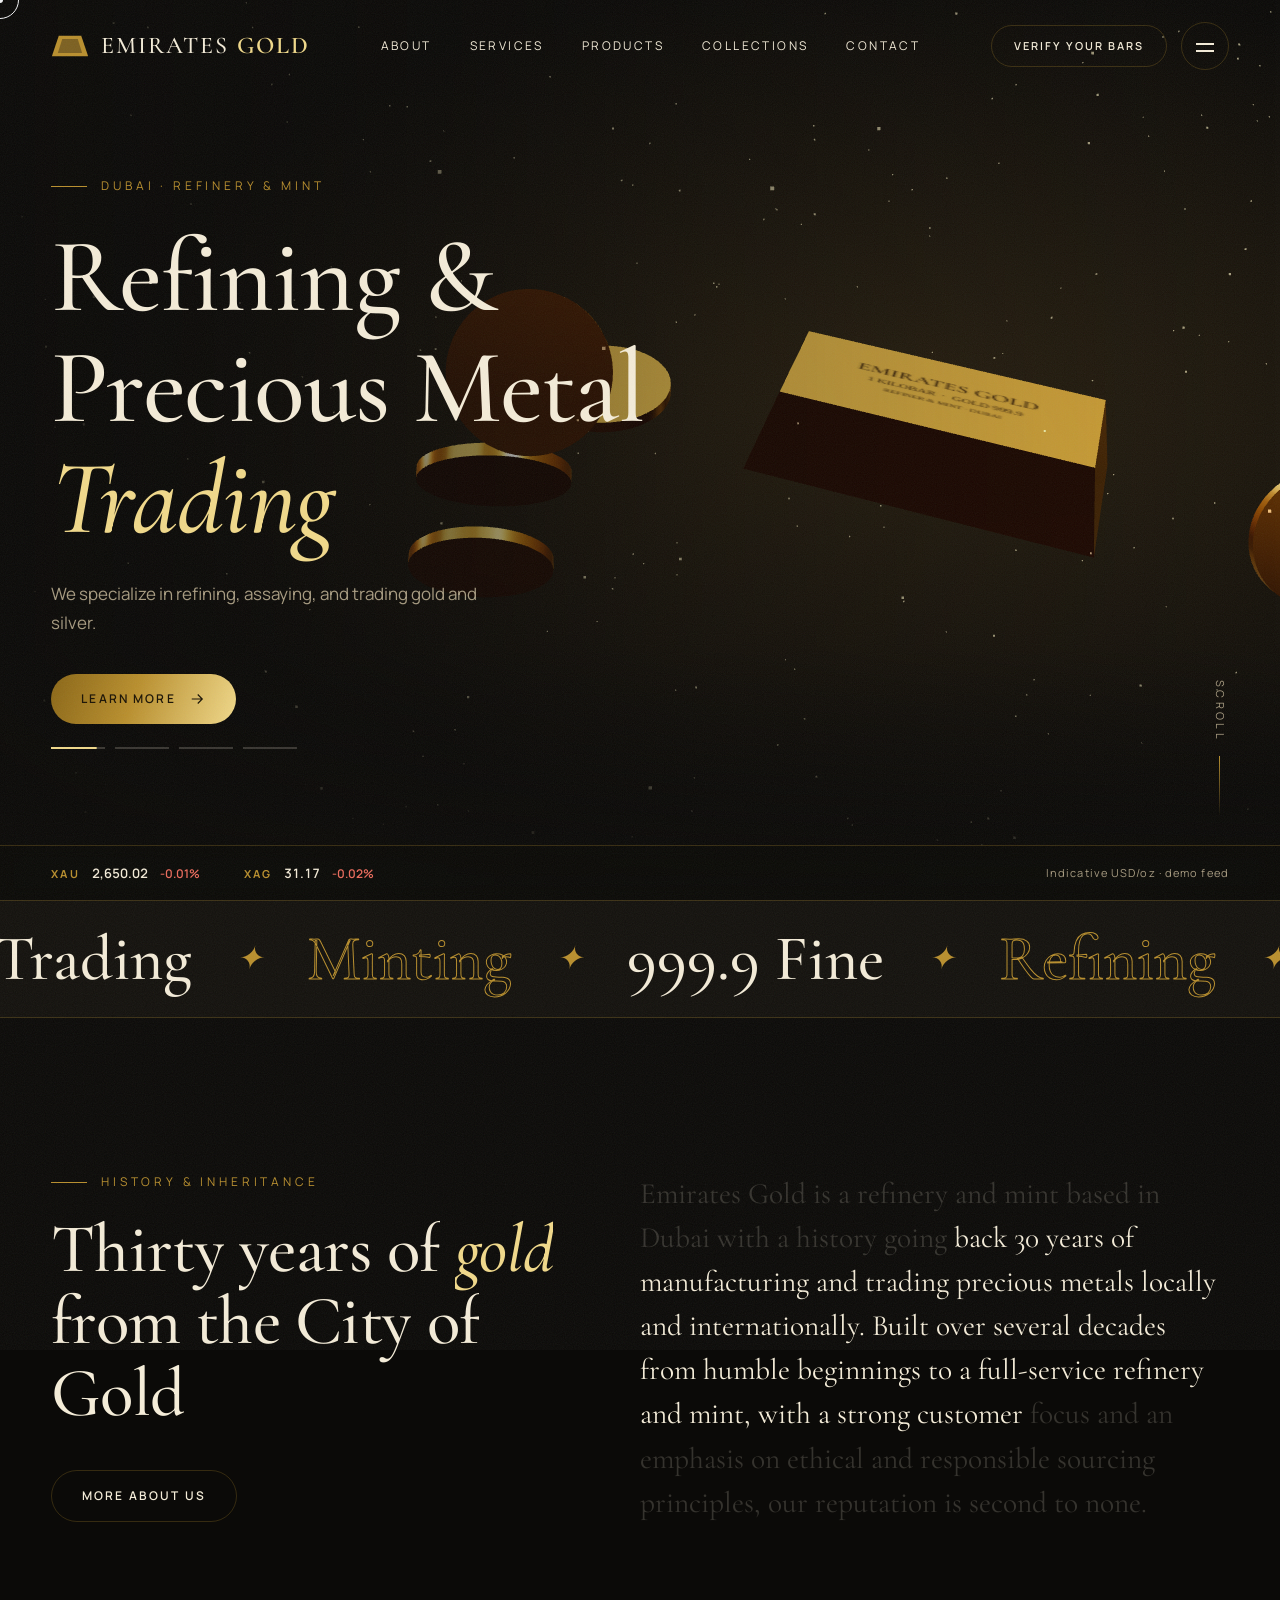
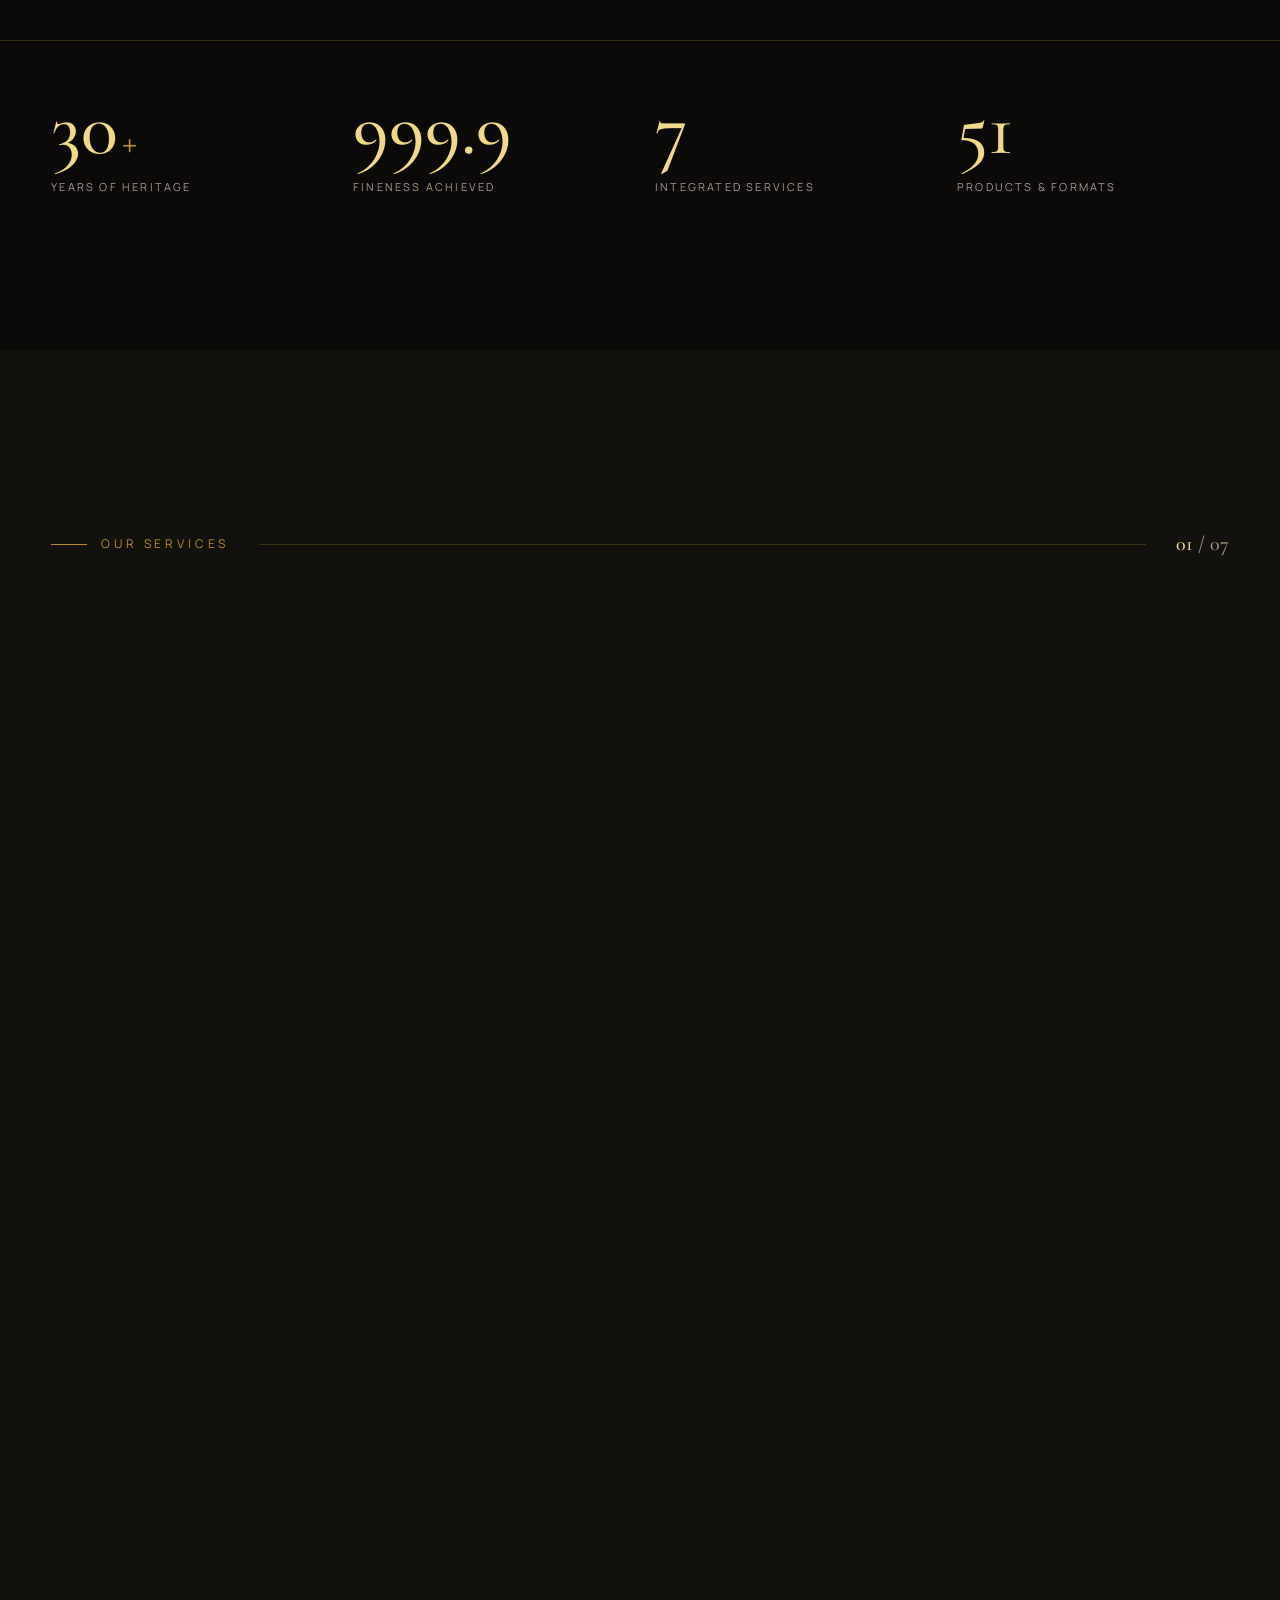
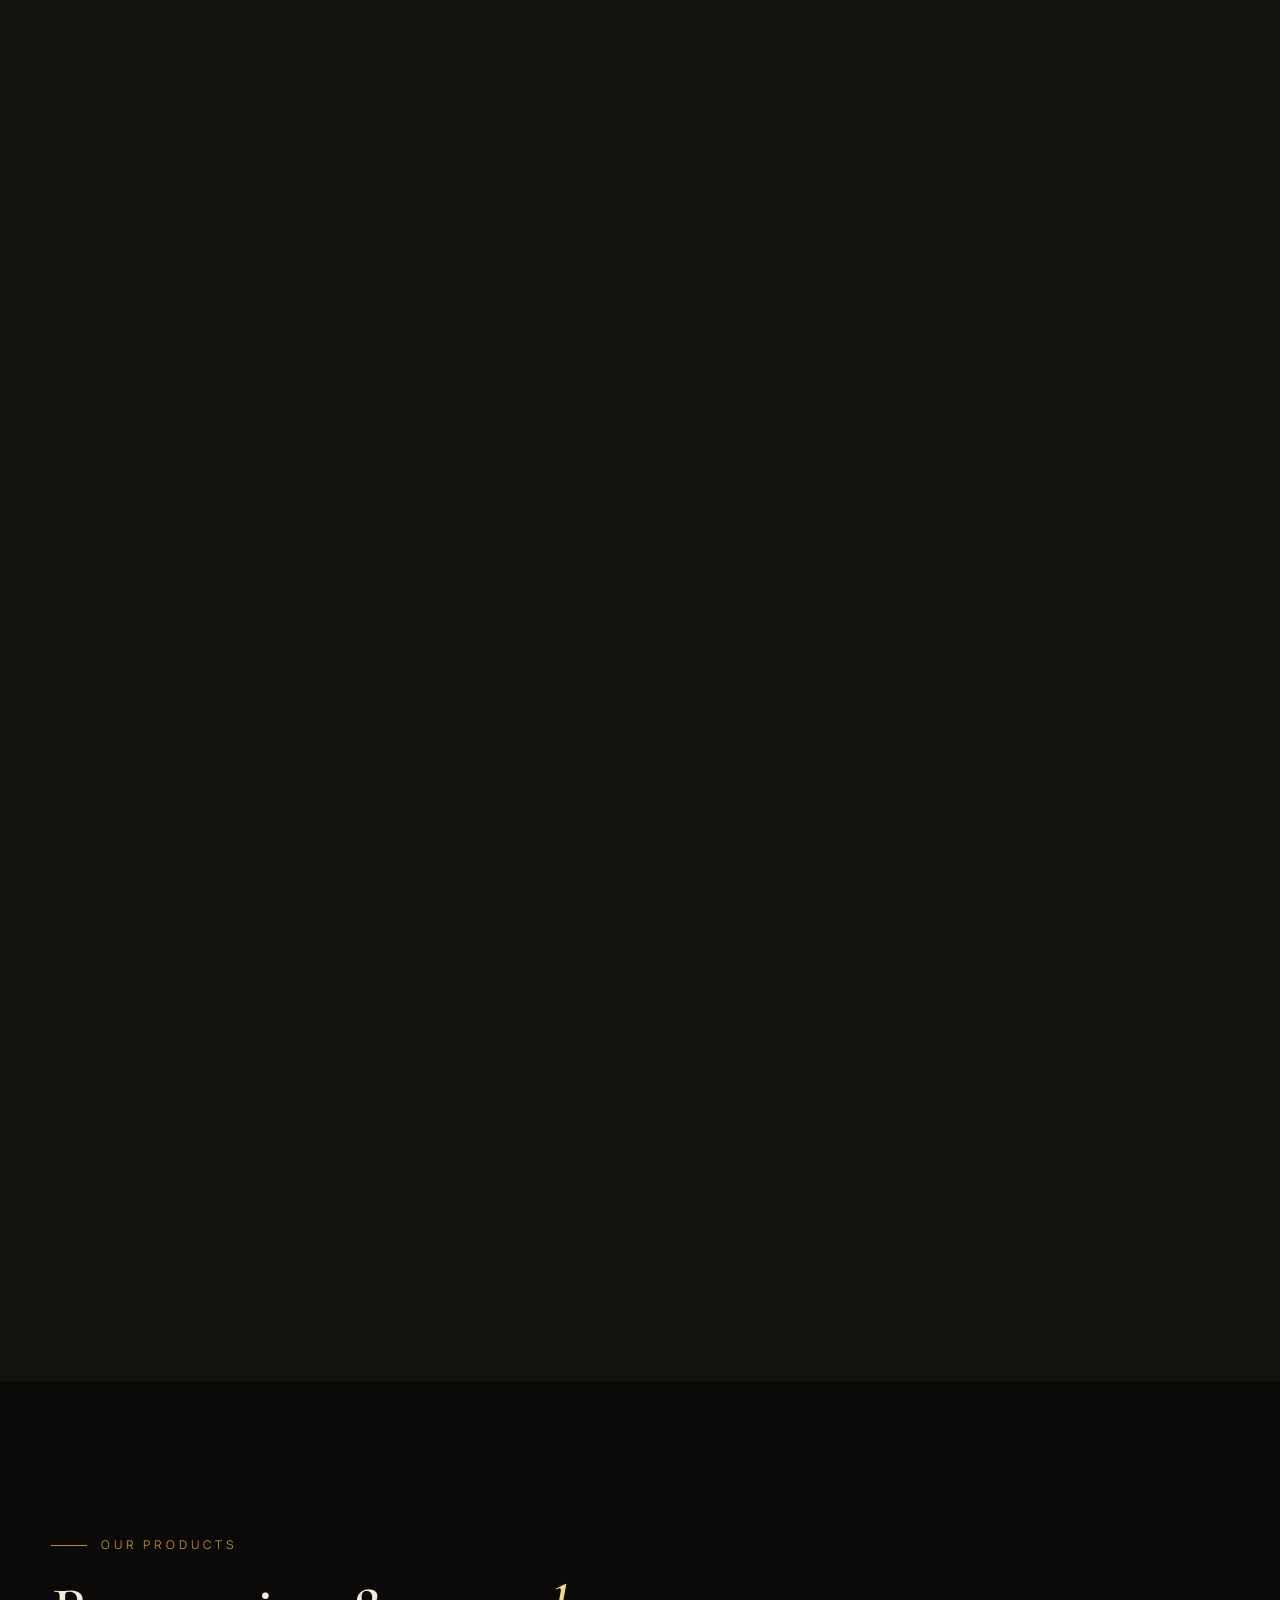
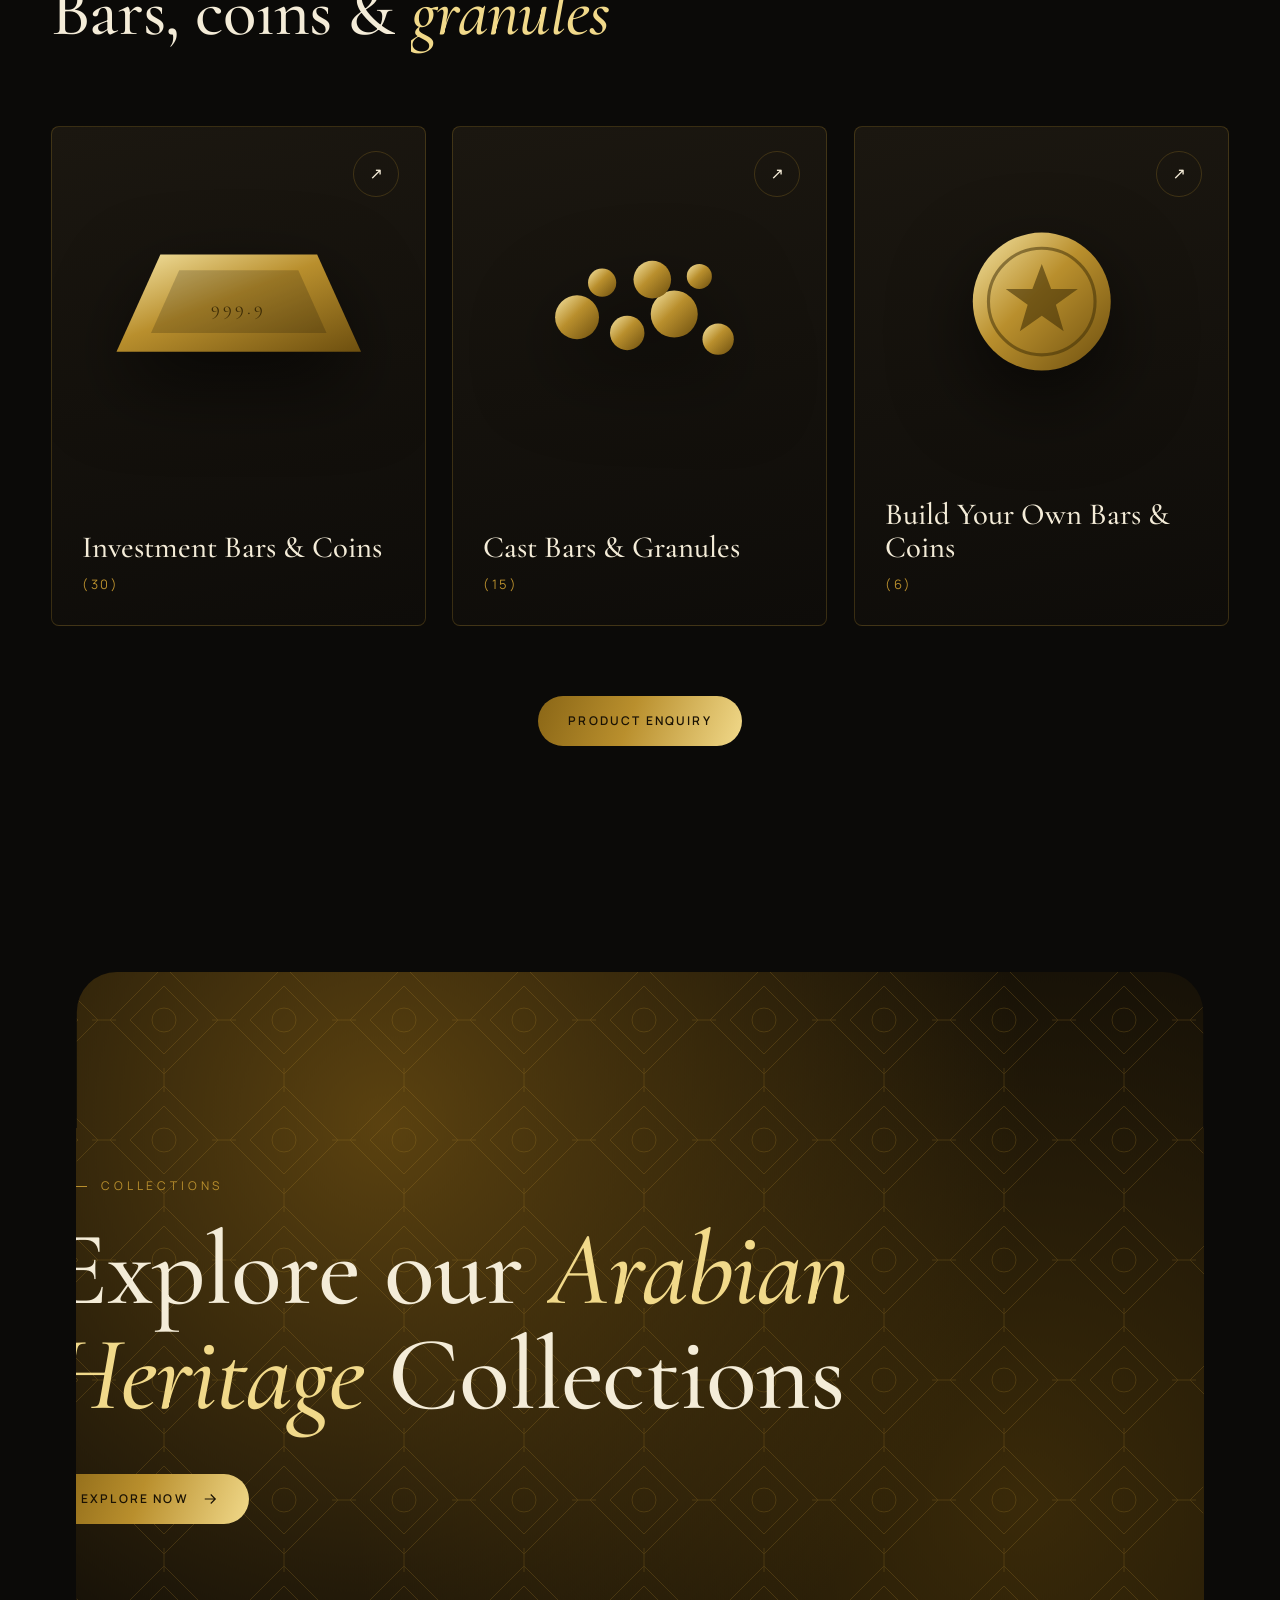
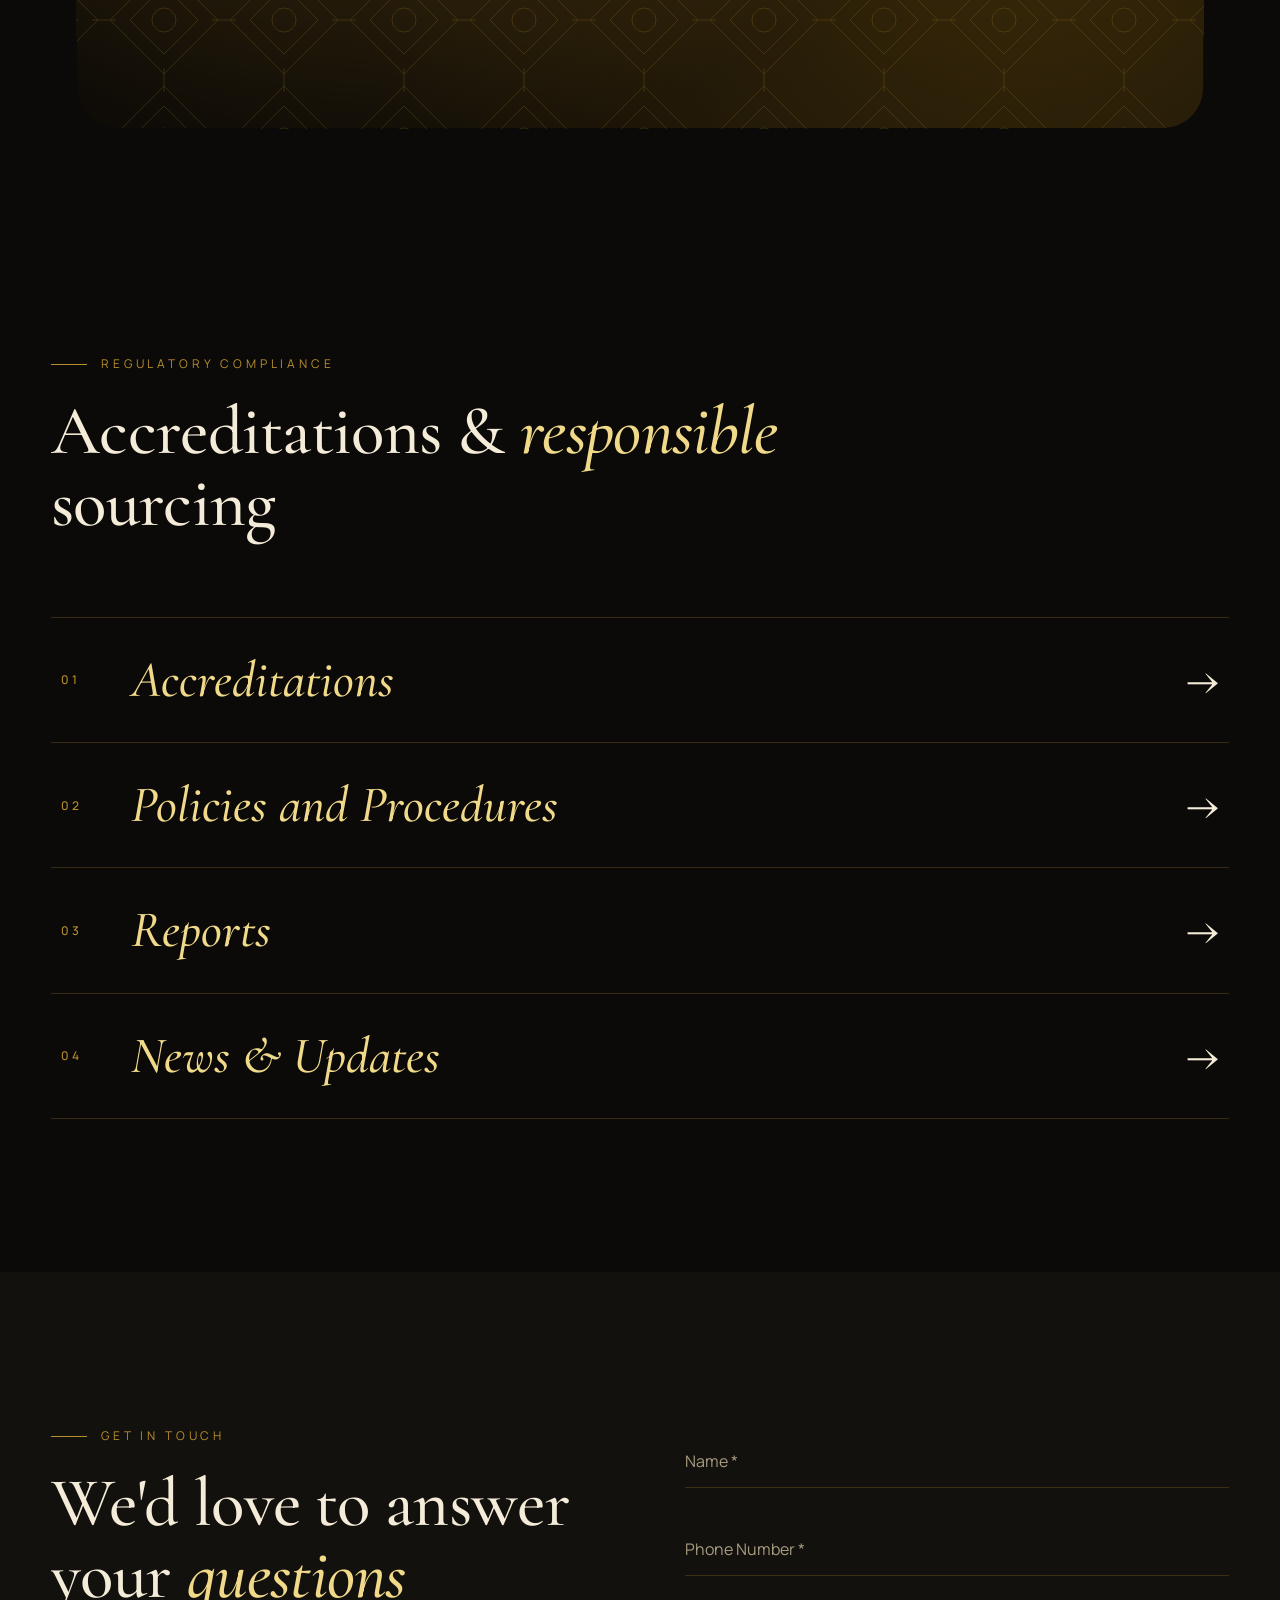
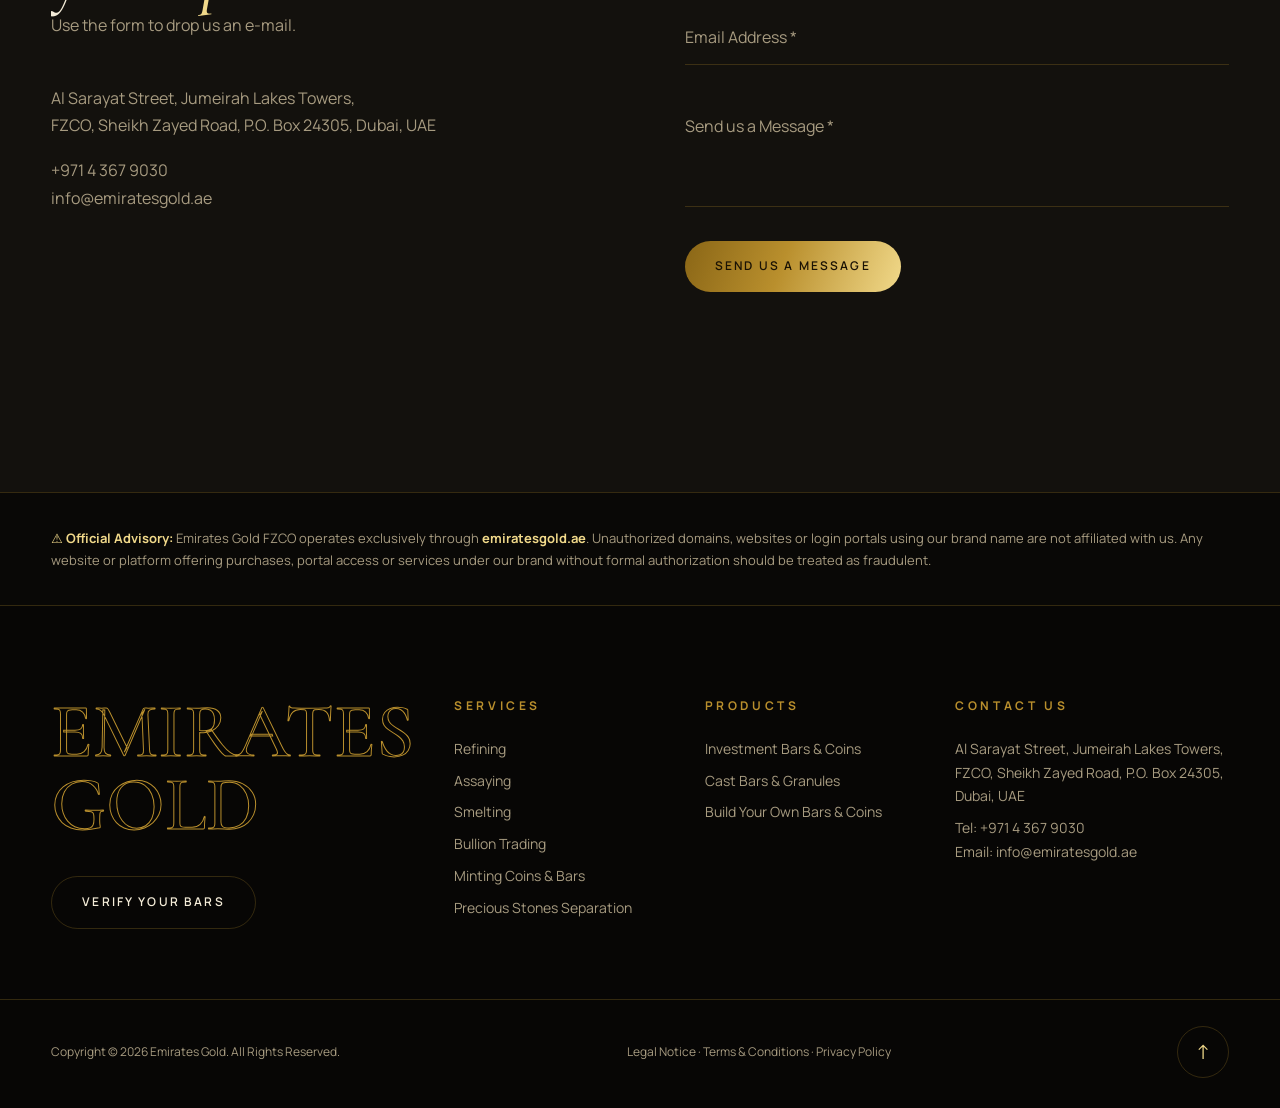
==== index.html @ f3be2594 "Recreate Emirates Gold website with WebGL hero and scroll animations Co-Authored-By: Claude Sonnet 5" ====
<!doctype html>
<html lang="en">
<head>
<meta charset="utf-8">
<meta name="viewport" content="width=device-width,initial-scale=1">
<title>Emirates Gold | Refinery &amp; Mint, Dubai</title>
<meta name="description" content="Emirates Gold is a Dubai refinery and mint specialising in refining, assaying, smelting and trading of gold and silver.">
<meta name="theme-color" content="#0b0a08">
<link rel="icon" href="data:image/svg+xml,%3Csvg xmlns='http://www.w3.org/2000/svg' viewBox='0 0 32 32'%3E%3Crect width='32' height='32' rx='6' fill='%230b0a08'/%3E%3Cpath d='M6 21l3-9h14l3 9z' fill='%23B98F2D'/%3E%3C/svg%3E">
<link rel="preconnect" href="https://fonts.googleapis.com">
<link rel="preconnect" href="https://fonts.gstatic.com" crossorigin>
<link href="https://fonts.googleapis.com/css2?family=Cormorant+Garamond:ital,wght@0,400;0,500;0,600;1,400;1,500&family=Manrope:wght@300;400;500;600;700&display=swap" rel="stylesheet">
<link rel="stylesheet" href="css/style.css">
<script type="importmap">{"imports":{"three":"./vendor/three.module.min.js"}}</script>
</head>
<body class="is-loading">

<!-- PRELOADER -->
<div class="preloader" id="preloader" aria-hidden="true">
  <div class="pl-panel pl-top"></div><div class="pl-panel pl-bot"></div>
  <div class="pl-center">
    <svg class="pl-bar" viewBox="0 0 220 90" width="220" height="90">
      <defs>
        <linearGradient id="plg" x1="0" x2="1"><stop offset="0" stop-color="#7a5a14"/><stop offset=".5" stop-color="#f1d98a"/><stop offset="1" stop-color="#B98F2D"/></linearGradient>
        <clipPath id="plc"><rect id="plfill" x="0" y="0" width="0" height="90"/></clipPath>
      </defs>
      <path d="M40 10h140l30 70H10z" fill="none" stroke="#B98F2D" stroke-opacity=".5" stroke-width="2"/>
      <path d="M40 10h140l30 70H10z" fill="url(#plg)" clip-path="url(#plc)"/>
    </svg>
    <div class="pl-count"><span id="plnum">0</span><small>%</small></div>
    <div class="pl-word">EMIRATES GOLD</div>
  </div>
</div>

<div class="cursor" id="cursor"><span class="c-dot"></span><span class="c-ring"><i></i></span></div>
<div class="progress"><span id="progress"></span></div>
<div class="grain" aria-hidden="true"></div>

<!-- HEADER -->
<header class="header" id="header">
  <a href="#top" class="logo" data-cursor="link" aria-label="Emirates Gold">
    <svg viewBox="0 0 44 34" width="38" height="30"><path d="M9 5h26l8 24H1z" fill="#B98F2D"/><path d="M13 9h18l5 16H8z" fill="#0b0a08" opacity=".35"/></svg>
    <span>Emirates<b>Gold</b></span>
  </a>
  <nav class="nav-inline" aria-label="Primary">
    <a href="#about" data-cursor="link">About</a>
    <a href="#services" data-cursor="link">Services</a>
    <a href="#products" data-cursor="link">Products</a>
    <a href="#collections" data-cursor="link">Collections</a>
    <a href="#contact" data-cursor="link">Contact</a>
  </nav>
  <div class="head-actions">
    <button class="btn btn-ghost magnetic" data-open="verify" data-cursor="link"><span>Verify Your Bars</span></button>
    <button class="burger magnetic" id="burger" aria-label="Menu" aria-expanded="false"><i></i><i></i></button>
  </div>
</header>

<!-- FULLSCREEN MENU -->
<div class="menu" id="menu" aria-hidden="true">
  <div class="menu-inner">
    <ul class="menu-main">
      <li><a href="#about"><span>01</span><em>About</em></a></li>
      <li><a href="#services"><span>02</span><em>Services</em></a></li>
      <li><a href="#products"><span>03</span><em>Products</em></a></li>
      <li><a href="#collections"><span>04</span><em>Collections</em></a></li>
      <li><a href="#compliance"><span>05</span><em>Compliance</em></a></li>
      <li><a href="#contact"><span>06</span><em>Contact</em></a></li>
    </ul>
    <div class="menu-side">
      <h4>Services</h4>
      <p>Refining · Assaying · Smelting · Bullion Trading · Minting Coins &amp; Bars · Precious Stones Separation · Corporate Gifting</p>
      <h4>Dubai, UAE</h4>
      <p>Al Sarayat Street, Jumeirah Lakes Towers<br>Sheikh Zayed Road, P.O. Box 24305</p>
      <p><a href="tel:+97143679030">+971 4 367 9030</a><br><a href="mailto:info@emiratesgold.ae">info@emiratesgold.ae</a></p>
    </div>
  </div>
</div>

<main id="top">

<!-- HERO -->
<section class="hero" id="hero">
  <canvas id="gl" aria-hidden="true"></canvas>
  <div class="hero-vignette"></div>
  <div class="hero-slides">
    <article class="slide is-active" data-pose="0">
      <p class="eyebrow">Dubai · Refinery &amp; Mint</p>
      <h1 class="h-xl"><span class="ln"><span>Refining &amp;</span></span><span class="ln"><span>Precious Metal</span></span><span class="ln"><span><i>Trading</i></span></span></h1>
      <p class="lead">We specialize in refining, assaying, and trading gold and silver.</p>
      <a href="#services" class="btn btn-gold magnetic" data-cursor="link"><span>Learn More</span><svg viewBox="0 0 24 24"><path d="M5 12h14m-6-6 6 6-6 6"/></svg></a>
    </article>
    <article class="slide" data-pose="1">
      <p class="eyebrow">Responsibly sourced</p>
      <h2 class="h-xl"><span class="ln"><span>Smelting</span></span><span class="ln"><span>&amp; <i>Assaying</i></span></span></h2>
      <p class="lead">We source and produce our bars and coins responsibly and ethically.</p>
      <a href="#services" class="btn btn-gold magnetic" data-cursor="link"><span>Learn More</span><svg viewBox="0 0 24 24"><path d="M5 12h14m-6-6 6 6-6 6"/></svg></a>
    </article>
    <article class="slide" data-pose="2">
      <p class="eyebrow">Protect your future</p>
      <h2 class="h-xl"><span class="ln"><span>Investment</span></span><span class="ln"><span>Bars &amp; <i>Coins</i></span></span></h2>
      <p class="lead">Celebrate the present and protect your future by investing in precious metals.</p>
      <a href="#products" class="btn btn-gold magnetic" data-cursor="link"><span>Work with us</span><svg viewBox="0 0 24 24"><path d="M5 12h14m-6-6 6 6-6 6"/></svg></a>
    </article>
    <article class="slide" data-pose="3">
      <p class="eyebrow">Die making &amp; minting</p>
      <h2 class="h-xl"><span class="ln"><span>Minting your</span></span><span class="ln"><span>own <i>bars &amp; coins</i></span></span></h2>
      <p class="lead">Custom designs struck with state-of-the-art machinery.</p>
      <a href="#services" class="btn btn-gold magnetic" data-cursor="link"><span>Learn More</span><svg viewBox="0 0 24 24"><path d="M5 12h14m-6-6 6 6-6 6"/></svg></a>
    </article>
  </div>
  <div class="hero-ui">
    <div class="dots" id="dots"><button class="is-active" aria-label="Slide 1"><i></i></button><button aria-label="Slide 2"><i></i></button><button aria-label="Slide 3"><i></i></button><button aria-label="Slide 4"><i></i></button></div>
    <div class="scroll-cue"><span>Scroll</span><i></i></div>
  </div>
  <div class="ticker" aria-label="Indicative metal prices">
    <div class="tk"><b>XAU</b><span id="pAu">2,650.40</span><em id="cAu">+0.00%</em></div>
    <div class="tk"><b>XAG</b><span id="pAg">31.18</span><em id="cAg">+0.00%</em></div>
    <div class="tk note">Indicative USD/oz · demo feed</div>
  </div>
</section>

<!-- MARQUEE -->
<div class="marquee" aria-hidden="true">
  <div class="marquee-track">
    <span>Refining</span><i>✦</i><span>Assaying</span><i>✦</i><span>Smelting</span><i>✦</i><span>Bullion Trading</span><i>✦</i><span>Minting</span><i>✦</i><span>999.9 Fine</span><i>✦</i>
    <span>Refining</span><i>✦</i><span>Assaying</span><i>✦</i><span>Smelting</span><i>✦</i><span>Bullion Trading</span><i>✦</i><span>Minting</span><i>✦</i><span>999.9 Fine</span><i>✦</i>
  </div>
</div>

<!-- ABOUT -->
<section class="about section" id="about">
  <div class="wrap about-grid">
    <div class="about-left">
      <p class="eyebrow reveal">History &amp; Inheritance</p>
      <h2 class="h-lg" data-split>Thirty years of <em>gold</em> from the City of Gold</h2>
      <a href="#contact" class="btn btn-ghost magnetic reveal" data-cursor="link"><span>More about us</span></a>
    </div>
    <div class="about-right">
      <p class="fill-text" id="fillText">Emirates Gold is a refinery and mint based in Dubai with a history going back 30 years of manufacturing and trading precious metals locally and internationally. Built over several decades from humble beginnings to a full-service refinery and mint, with a strong customer focus and an emphasis on ethical and responsible sourcing principles, our reputation is second to none.</p>
    </div>
  </div>
  <div class="wrap stats">
    <div class="stat"><div class="num"><span data-count="30">0</span><small>+</small></div><p>Years of heritage</p></div>
    <div class="stat"><div class="num"><span data-count="999.9" data-dec="1">0</span></div><p>Fineness achieved</p></div>
    <div class="stat"><div class="num"><span data-count="7">0</span></div><p>Integrated services</p></div>
    <div class="stat"><div class="num"><span data-count="51">0</span></div><p>Products &amp; formats</p></div>
  </div>
</section>

<!-- SERVICES (pinned horizontal) -->
<section class="services" id="services">
  <div class="svc-pin">
    <div class="svc-head wrap">
      <p class="eyebrow">Our Services</p>
      <div class="svc-progress"><span id="svcBar"></span></div>
      <p class="svc-count"><b id="svcNow">01</b> / 07</p>
    </div>
    <div class="svc-track" id="svcTrack">
      <article class="panel intro"><h2 class="h-lg">What we <em>do</em></h2><p>From scrap to investment-grade bullion, every step is done under one roof in Dubai.</p><div class="drag">Scroll <svg viewBox="0 0 24 24"><path d="M5 12h14m-6-6 6 6-6 6"/></svg></div></article>
      <article class="panel" data-i="01"><div class="p-art" data-art="refine"></div><span class="big-n">01</span><h3>Refining</h3><p>Refining precious metals such as scrap gold and silver, scrap jewellery, or even higher grade gold doré requires a process that eliminates unwanted materials and purifies the output. This task plays a pivotal role in the production of investment grade gold and silver bars.</p><a class="link" href="#contact" data-cursor="link">Learn More</a></article>
      <article class="panel" data-i="02"><div class="p-art" data-art="assay"></div><span class="big-n">02</span><h3>Assaying</h3><p>Our laboratory handles gold assaying, metal analysis, and research &amp; development. Assaying monitors quality throughout refining, determining fineness of gold and silver, with traditional fire assay as well as spectrometry.</p><a class="link" href="#contact" data-cursor="link">Learn More</a></article>
      <article class="panel" data-i="03"><div class="p-art" data-art="smelt"></div><span class="big-n">03</span><h3>Smelting</h3><p>Our smelting department melts fine metal into bars or produces grains from scrap metal for use in our refinery. It is a critical step in almost all of our services and central to our daily operations.</p><a class="link" href="#contact" data-cursor="link">Learn More</a></article>
      <article class="panel" data-i="04"><div class="p-art" data-art="bullion"></div><span class="big-n">04</span><h3>Bullion Trading</h3><p>We produce a wide range of gold bullion bars refined up to 999.9, with purities matching market demand. All bars are inspected and weighed with precision before being packaged and dispatched.</p><a class="link" href="#contact" data-cursor="link">Learn More</a></article>
      <article class="panel" data-i="05"><div class="p-art" data-art="mint"></div><span class="big-n">05</span><h3>Minting Coins &amp; Bars</h3><p>Our Die Making &amp; Minting division is equipped with state-of-the-art machinery to produce coins, medals and customised products, with an extensive collection of decorative motifs.</p><a class="link" href="#contact" data-cursor="link">Learn More</a></article>
      <article class="panel" data-i="06"><div class="p-art" data-art="stones"></div><span class="big-n">06</span><h3>Precious Stones Separation</h3><p>We separate diamonds and precious stones from gold and silver in finished jewellery, a cost-effective way of recycling old jewellery and stock, carried out by experienced and patient chemists.</p><a class="link" href="#contact" data-cursor="link">Learn More</a></article>
      <article class="panel" data-i="07"><div class="p-art" data-art="gift"></div><span class="big-n">07</span><h3>Corporate Gifting</h3><p>Corporate gifts are an excellent way to nurture connections. A gesture of gratitude keeps your company at the top of everyone's mind and reminds clients and employees that you care.</p><a class="link" href="#contact" data-cursor="link">Learn More</a></article>
    </div>
  </div>
</section>

<!-- PRODUCTS -->
<section class="products section" id="products">
  <div class="wrap">
    <div class="sec-head">
      <p class="eyebrow reveal">Our Products</p>
      <h2 class="h-lg" data-split>Bars, coins &amp; <em>granules</em></h2>
    </div>
    <div class="cards">
      <a class="card tilt" href="#contact" data-cursor="view"><div class="card-art"><svg viewBox="0 0 200 120"><use href="#ic-bar"/></svg></div><div class="shine"></div><h3>Investment Bars &amp; Coins</h3><span class="cnt">(30)</span><i class="arrow">↗</i></a>
      <a class="card tilt" href="#contact" data-cursor="view"><div class="card-art"><svg viewBox="0 0 200 120"><use href="#ic-grain"/></svg></div><div class="shine"></div><h3>Cast Bars &amp; Granules</h3><span class="cnt">(15)</span><i class="arrow">↗</i></a>
      <a class="card tilt" href="#contact" data-cursor="view"><div class="card-art"><svg viewBox="0 0 200 120"><use href="#ic-coin"/></svg></div><div class="shine"></div><h3>Build Your Own Bars &amp; Coins</h3><span class="cnt">(6)</span><i class="arrow">↗</i></a>
    </div>
    <div class="center"><button class="btn btn-gold magnetic" data-open="enquiry" data-cursor="link"><span>Product Enquiry</span></button></div>
  </div>
</section>

<!-- COLLECTIONS -->
<section class="collections" id="collections">
  <div class="col-bg" id="colBg"></div>
  <div class="col-pattern" id="colPat"></div>
  <div class="col-content wrap">
    <p class="eyebrow reveal">Collections</p>
    <h2 class="h-xl" data-split>Explore our <em>Arabian Heritage</em> Collections</h2>
    <a href="#contact" class="btn btn-gold magnetic reveal" data-cursor="link"><span>Explore Now</span><svg viewBox="0 0 24 24"><path d="M5 12h14m-6-6 6 6-6 6"/></svg></a>
  </div>
</section>

<!-- COMPLIANCE -->
<section class="compliance section" id="compliance">
  <div class="wrap">
    <div class="sec-head"><p class="eyebrow reveal">Regulatory Compliance</p><h2 class="h-lg" data-split>Accreditations &amp; <em>responsible</em> sourcing</h2></div>
    <ul class="comp-list">
      <li data-cursor="link"><span>01</span><em>Accreditations</em><i>→</i></li>
      <li data-cursor="link"><span>02</span><em>Policies and Procedures</em><i>→</i></li>
      <li data-cursor="link"><span>03</span><em>Reports</em><i>→</i></li>
      <li data-cursor="link"><span>04</span><em>News &amp; Updates</em><i>→</i></li>
    </ul>
  </div>
</section>

<!-- CONTACT -->
<section class="contact section" id="contact">
  <div class="wrap contact-grid">
    <div>
      <p class="eyebrow reveal">Get in touch</p>
      <h2 class="h-lg" data-split>We'd love to answer your <em>questions</em></h2>
      <p class="muted reveal">Use the form to drop us an e-mail.</p>
      <div class="addr reveal">
        <p>Al Sarayat Street, Jumeirah Lakes Towers,<br>FZCO, Sheikh Zayed Road, P.O. Box 24305, Dubai, UAE</p>
        <p><a href="tel:+97143679030" data-cursor="link">+971 4 367 9030</a><br><a href="mailto:info@emiratesgold.ae" data-cursor="link">info@emiratesgold.ae</a></p>
      </div>
    </div>
    <form class="form reveal" id="contactForm" novalidate>
      <label class="fld"><input name="name" required placeholder=" "><span>Name *</span></label>
      <label class="fld"><input name="phone" type="tel" required placeholder=" "><span>Phone Number *</span></label>
      <label class="fld"><input name="email" type="email" required placeholder=" "><span>Email Address *</span></label>
      <label class="fld"><textarea name="msg" rows="3" required placeholder=" "></textarea><span>Send us a Message *</span></label>
      <button class="btn btn-gold magnetic" type="submit" data-cursor="link"><span>Send us a Message</span></button>
      <p class="form-ok" id="formOk" role="status"></p>
    </form>
  </div>
</section>

<!-- ADVISORY -->
<section class="advisory">
  <div class="wrap"><p><b>⚠ Official Advisory:</b> Emirates Gold FZCO operates exclusively through <b>emiratesgold.ae</b>. Unauthorized domains, websites or login portals using our brand name are not affiliated with us. Any website or platform offering purchases, portal access or services under our brand without formal authorization should be treated as fraudulent.</p></div>
</section>

</main>

<footer class="footer">
  <div class="wrap foot-grid">
    <div class="foot-brand">
      <div class="foot-mark" aria-hidden="true">EMIRATES<br>GOLD</div>
      <button class="btn btn-ghost magnetic" data-open="verify" data-cursor="link"><span>Verify Your Bars</span></button>
    </div>
    <div><h4>Services</h4><ul><li>Refining</li><li>Assaying</li><li>Smelting</li><li>Bullion Trading</li><li>Minting Coins &amp; Bars</li><li>Precious Stones Separation</li></ul></div>
    <div><h4>Products</h4><ul><li>Investment Bars &amp; Coins</li><li>Cast Bars &amp; Granules</li><li>Build Your Own Bars &amp; Coins</li></ul></div>
    <div><h4>Contact Us</h4><p>Al Sarayat Street, Jumeirah Lakes Towers, FZCO, Sheikh Zayed Road, P.O. Box 24305, Dubai, UAE</p><p>Tel: +971 4 367 9030<br>Email: info@emiratesgold.ae</p></div>
  </div>
  <div class="wrap foot-bottom"><span>Copyright © 2026 Emirates Gold. All Rights Reserved.</span><span>Legal Notice · Terms &amp; Conditions · Privacy Policy</span><a href="#top" class="to-top magnetic" data-cursor="link" aria-label="Back to top">↑</a></div>
</footer>

<!-- MODALS -->
<div class="modal" id="modal-enquiry" aria-hidden="true" role="dialog" aria-label="Product Enquiry">
  <div class="m-back" data-close></div>
  <form class="m-box" id="enqForm" novalidate>
    <button type="button" class="m-x" data-close aria-label="Close">×</button>
    <h3>Product Enquiry</h3>
    <label class="fld"><input required placeholder=" "><span>Name *</span></label>
    <label class="fld"><input type="email" required placeholder=" "><span>Email *</span></label>
    <label class="fld"><input type="tel" required placeholder=" "><span>Mobile Number *</span></label>
    <label class="fld"><input placeholder=" "><span>How much weight required?</span></label>
    <label class="fld"><textarea rows="3" required placeholder=" "></textarea><span>Enquiry *</span></label>
    <button class="btn btn-gold" type="submit"><span>Send!</span></button>
    <p class="form-ok" id="enqOk" role="status"></p>
  </form>
</div>
<div class="modal" id="modal-verify" aria-hidden="true" role="dialog" aria-label="Verify Your Bars">
  <div class="m-back" data-close></div>
  <form class="m-box" id="verForm" novalidate>
    <button type="button" class="m-x" data-close aria-label="Close">×</button>
    <h3>Verify Your Bars</h3>
    <p class="muted">Easily verify your gold bar's certificate number.</p>
    <label class="fld"><input required placeholder=" "><span>Certificate number *</span></label>
    <button class="btn btn-gold" type="submit"><span>Verify</span></button>
    <p class="form-ok" id="verOk" role="status"></p>
  </form>
</div>

<!-- SVG sprites -->
<svg width="0" height="0" style="position:absolute" aria-hidden="true">
  <defs>
    <linearGradient id="gold" x1="0" y1="0" x2="1" y2="1"><stop offset="0" stop-color="#f6e6a6"/><stop offset=".45" stop-color="#B98F2D"/><stop offset="1" stop-color="#6d4f0f"/></linearGradient>
    <symbol id="ic-bar" viewBox="0 0 200 120"><path d="M50 30h100l28 62H22z" fill="url(#gold)"/><path d="M62 40h76l18 40H44z" fill="#000" opacity=".18"/><text x="100" y="68" text-anchor="middle" font-family="Cormorant Garamond,serif" font-size="12" fill="#3b2a05" letter-spacing="2">999.9</text></symbol>
    <symbol id="ic-grain" viewBox="0 0 200 120"><g fill="url(#gold)"><circle cx="60" cy="70" r="14"/><circle cx="92" cy="80" r="11"/><circle cx="122" cy="68" r="15"/><circle cx="150" cy="84" r="10"/><circle cx="76" cy="48" r="9"/><circle cx="108" cy="46" r="12"/><circle cx="138" cy="44" r="8"/></g></symbol>
    <symbol id="ic-coin" viewBox="0 0 200 120"><circle cx="100" cy="60" r="44" fill="url(#gold)"/><circle cx="100" cy="60" r="34" fill="none" stroke="#3b2a05" stroke-opacity=".5" stroke-width="2"/><path d="M100 36l6 16h17l-14 10 5 17-14-10-14 10 5-17-14-10h17z" fill="#3b2a05" opacity=".55"/></symbol>
  </defs>
</svg>

<script src="vendor/gsap.min.js"></script>
<script src="vendor/ScrollTrigger.min.js"></script>
<script src="vendor/lenis.min.js"></script>
<script type="module" src="js/hero3d.js"></script>
<script src="js/main.js"></script>
</body>
</html>
---- css/style.css ----
:root{
  --gold:#B98F2D;--gold-l:#f1d98a;--gold-d:#6d4f0f;
  --bg:#0b0a08;--bg2:#13110d;--ink:#f4ecd8;--mute:#a79b80;--line:rgba(185,143,45,.25);
  --serif:'Cormorant Garamond',Georgia,serif;--sans:'Manrope',system-ui,sans-serif;
  --ease:cubic-bezier(.16,1,.3,1);--gut:clamp(20px,4vw,64px);
}
*,*::before,*::after{box-sizing:border-box;margin:0;padding:0}
html{scroll-behavior:auto}
html.lenis,html.lenis body{height:auto}
.lenis.lenis-smooth{scroll-behavior:auto!important}
.lenis.lenis-stopped{overflow:hidden}
body{background:var(--bg);color:var(--ink);font:400 16px/1.7 var(--sans);-webkit-font-smoothing:antialiased;overflow-x:hidden}
body.is-loading{overflow:hidden}
a{color:inherit;text-decoration:none}
ul{list-style:none}
button,input,textarea{font:inherit;color:inherit;background:none;border:0;outline:0}
button{cursor:pointer}
em,i{font-style:italic}
em{font-family:var(--serif);color:var(--gold-l);font-weight:500}
.wrap{width:100%;max-width:1440px;margin:0 auto;padding:0 var(--gut)}
.section{padding:clamp(80px,12vw,180px) 0;position:relative}
.eyebrow{font-size:12px;letter-spacing:.32em;text-transform:uppercase;color:var(--gold);margin-bottom:22px;display:flex;align-items:center;gap:14px}
.eyebrow::before{content:"";width:36px;height:1px;background:var(--gold)}
.h-xl,.h-lg{font-family:var(--serif);font-weight:500;line-height:1;letter-spacing:-.01em}
.h-xl{font-size:clamp(46px,8.2vw,132px)}
.h-lg{font-size:clamp(36px,5.4vw,84px);line-height:1.04}
.muted{color:var(--mute)}
.center{text-align:center;margin-top:70px}
.gold-text{background:linear-gradient(100deg,#8a6616,#f6e6a6 40%,#B98F2D 60%,#f1d98a);-webkit-background-clip:text;background-clip:text;color:transparent}

/* split text */
.w{display:inline-block;overflow:hidden;vertical-align:top;padding-bottom:.12em;margin-bottom:-.12em}
.wi{display:inline-block;will-change:transform}
.reveal{will-change:transform,opacity}

/* preloader */
.preloader{position:fixed;inset:0;z-index:1000;display:grid;place-items:center}
.pl-panel{position:absolute;left:0;right:0;height:50.1%;background:#070605}
.pl-top{top:0}.pl-bot{bottom:0}
.pl-center{position:relative;text-align:center}
.pl-bar{display:block;margin:0 auto 18px;filter:drop-shadow(0 0 24px rgba(185,143,45,.4))}
.pl-count{font:500 clamp(54px,9vw,110px)/1 var(--serif);color:var(--gold-l)}
.pl-count small{font-size:.35em;margin-left:4px;color:var(--gold)}
.pl-word{margin-top:10px;letter-spacing:.6em;font-size:11px;color:var(--mute)}

/* cursor */
.cursor{position:fixed;left:0;top:0;z-index:900;pointer-events:none;mix-blend-mode:difference;display:none}
@media (hover:hover) and (pointer:fine){.cursor{display:block}body.cursor-on,body.cursor-on a,body.cursor-on button{cursor:none}}
.c-dot,.c-ring{position:absolute;left:0;top:0;border-radius:50%;translate:-50% -50%}
.c-dot{width:6px;height:6px;background:#fff}
.c-ring{width:38px;height:38px;border:1px solid #fff;display:grid;place-items:center;transition:width .4s var(--ease),height .4s var(--ease),background .3s}
.c-ring i{font:600 10px/1 var(--sans);letter-spacing:.1em;color:#000;opacity:0;font-style:normal}
.cursor.link .c-ring{width:70px;height:70px;background:#fff}
.cursor.view .c-ring{width:92px;height:92px;background:#fff}
.cursor.view .c-ring i{opacity:1}
.cursor.down .c-ring{width:24px;height:24px}

.progress{position:fixed;left:0;top:0;right:0;height:2px;z-index:600}
.progress span{display:block;height:100%;width:100%;transform-origin:0 50%;transform:scaleX(0);background:linear-gradient(90deg,var(--gold-d),var(--gold-l))}
.grain{position:fixed;inset:-50%;z-index:700;pointer-events:none;opacity:.07;background-image:url("data:image/svg+xml;utf8,<svg xmlns='http://www.w3.org/2000/svg' width='200' height='200'><filter id='n'><feTurbulence type='fractalNoise' baseFrequency='.9' numOctaves='2'/></filter><rect width='200' height='200' filter='url(%23n)'/></svg>");animation:grain 1s steps(6) infinite}
@keyframes grain{0%{transform:translate(0,0)}20%{transform:translate(-3%,2%)}40%{transform:translate(2%,-3%)}60%{transform:translate(-2%,-1%)}80%{transform:translate(3%,3%)}100%{transform:translate(0,0)}}

/* buttons */
.btn{position:relative;display:inline-flex;align-items:center;gap:12px;padding:15px 30px;border-radius:99px;font-size:12px;font-weight:600;letter-spacing:.18em;text-transform:uppercase;overflow:hidden;isolation:isolate;transition:color .5s var(--ease)}
.btn span,.btn svg{position:relative;z-index:1}
.btn svg{width:18px;height:18px;fill:none;stroke:currentColor;stroke-width:1.6;transition:transform .5s var(--ease)}
.btn:hover svg{transform:translateX(5px)}
.btn::before{content:"";position:absolute;inset:0;z-index:0;border-radius:inherit;transform:translateY(101%);transition:transform .6s var(--ease)}
.btn:hover::before{transform:none}
.btn-gold{background:linear-gradient(110deg,#8a6616,var(--gold) 45%,var(--gold-l));color:#1a1204}
.btn-gold::before{background:var(--ink)}
.btn-ghost{border:1px solid var(--line);color:var(--ink)}
.btn-ghost::before{background:var(--gold)}
.btn-ghost:hover{color:#1a1204}

/* header */
.header{position:fixed;inset:0 0 auto 0;z-index:500;display:flex;align-items:center;justify-content:space-between;padding:22px var(--gut);transition:background .5s,padding .5s var(--ease),transform .6s var(--ease)}
.header.scrolled{background:rgba(11,10,8,.72);backdrop-filter:blur(14px);padding-block:12px;border-bottom:1px solid var(--line)}
.header.hide{transform:translateY(-100%)}
.logo{display:flex;align-items:center;gap:12px;font:500 24px/1 var(--serif);letter-spacing:.08em;text-transform:uppercase}
.logo b{font-weight:600;color:var(--gold-l);margin-left:.35em}
.nav-inline{display:flex;gap:38px}
.nav-inline a{position:relative;font-size:12px;letter-spacing:.2em;text-transform:uppercase;padding:6px 0}
.nav-inline a::after{content:"";position:absolute;left:0;bottom:0;width:100%;height:1px;background:var(--gold);transform:scaleX(0);transform-origin:right;transition:transform .5s var(--ease)}
.nav-inline a:hover::after{transform:scaleX(1);transform-origin:left}
.head-actions{display:flex;align-items:center;gap:14px}
.head-actions .btn{padding:11px 22px;font-size:11px}
.burger{width:48px;height:48px;border-radius:50%;border:1px solid var(--line);position:relative}
.burger i{position:absolute;left:14px;right:14px;height:1.5px;background:var(--ink);transition:transform .6s var(--ease),top .6s var(--ease)}
.burger i:nth-child(1){top:20px}.burger i:nth-child(2){top:27px}
.burger.open i:nth-child(1){top:23.5px;transform:rotate(45deg)}
.burger.open i:nth-child(2){top:23.5px;transform:rotate(-45deg)}

/* menu */
.menu{position:fixed;inset:0;z-index:450;background:var(--bg2);clip-path:circle(0 at calc(100% - 60px) 46px);visibility:hidden;display:flex;align-items:center}
.menu-inner{width:100%;max-width:1440px;margin:0 auto;padding:110px var(--gut) 40px;display:grid;grid-template-columns:1.4fr 1fr;gap:60px}
.menu-main li{overflow:hidden}
.menu-main a{display:flex;align-items:baseline;gap:22px;font:500 clamp(40px,7vw,100px)/1.12 var(--serif);transition:color .4s,padding .6s var(--ease)}
.menu-main a span{font:500 12px var(--sans);color:var(--gold);letter-spacing:.2em}
.menu-main a:hover{color:var(--gold-l);padding-left:24px}
.menu-side h4{color:var(--gold);font-size:12px;letter-spacing:.3em;text-transform:uppercase;margin:0 0 10px}
.menu-side p{color:var(--mute);margin-bottom:30px}
.menu-side a:hover{color:var(--gold-l)}

/* hero */
.hero{position:relative;height:100svh;min-height:640px;overflow:hidden;background:radial-gradient(ellipse at 70% 45%,#2a2010 0%,#0b0a08 62%)}
#gl{position:absolute;inset:0;width:100%;height:100%;display:block}
.hero-vignette{position:absolute;inset:0;background:linear-gradient(90deg,rgba(11,10,8,.85) 0%,rgba(11,10,8,.25) 55%,transparent),linear-gradient(0deg,var(--bg) 0%,transparent 28%);pointer-events:none}
.hero-slides{position:absolute;inset:0;display:flex;align-items:center;padding:0 var(--gut);max-width:1440px;margin:0 auto;left:0;right:0}
.slide{position:absolute;max-width:min(860px,88vw);visibility:hidden}
.slide.is-active{visibility:visible}
.slide .ln{display:block;overflow:hidden;padding:.06em 0 .12em;margin-bottom:-.12em}
.slide .ln>span{display:block;will-change:transform}
.slide .ln i{color:var(--gold-l);font-family:var(--serif)}
.slide .lead{max-width:460px;color:var(--mute);margin:28px 0 36px;font-size:17px}
.hero-ui{position:absolute;left:var(--gut);right:var(--gut);bottom:84px;display:flex;justify-content:space-between;align-items:center;z-index:2}
.dots{display:flex;gap:10px}
.dots button{width:54px;height:20px;position:relative}
.dots button::before{content:"";position:absolute;left:0;right:0;top:9px;height:2px;background:rgba(244,236,216,.2)}
.dots i{position:absolute;left:0;top:9px;height:2px;width:100%;background:var(--gold-l);transform:scaleX(0);transform-origin:0 50%}
.scroll-cue{display:flex;align-items:center;gap:14px;font-size:11px;letter-spacing:.3em;text-transform:uppercase;color:var(--mute);writing-mode:vertical-rl}
.scroll-cue i{width:1px;height:60px;background:linear-gradient(var(--gold),transparent);transform-origin:top;animation:cue 2s var(--ease) infinite}
@keyframes cue{0%{transform:scaleY(0)}50%{transform:scaleY(1)}100%{transform:scaleY(1);opacity:0}}
.ticker{position:absolute;left:0;right:0;bottom:0;display:flex;gap:44px;align-items:center;padding:16px var(--gut);border-top:1px solid var(--line);background:rgba(11,10,8,.6);backdrop-filter:blur(8px);font-size:13px;z-index:2;overflow:hidden;white-space:nowrap}
.tk{display:flex;gap:12px;align-items:baseline}
.tk b{color:var(--gold);letter-spacing:.2em;font-size:11px}
.tk span{font-variant-numeric:tabular-nums;font-weight:600}
.tk em{font:600 12px var(--sans);font-style:normal;color:#6fcf97}.tk em.dn{color:#eb6b5c}
.tk.note{margin-left:auto;color:var(--mute);font-size:11px;letter-spacing:.1em}

/* marquee */
.marquee{overflow:hidden;border-block:1px solid var(--line);padding:26px 0;background:var(--bg2)}
.marquee-track{display:flex;gap:44px;width:max-content;align-items:center;font:500 clamp(34px,5vw,72px)/1 var(--serif);white-space:nowrap}
.marquee-track span:nth-child(4n+1){color:transparent;-webkit-text-stroke:1px var(--gold)}
.marquee-track i{color:var(--gold);font-size:.5em}

/* about */
.about-grid{display:grid;grid-template-columns:1fr 1.15fr;gap:clamp(30px,6vw,110px);align-items:start}
.about-left .btn{margin-top:40px}
.fill-text{font:400 clamp(20px,2.3vw,32px)/1.5 var(--serif)}
.fill-text .fw{opacity:.18;transition:none}
.stats{display:grid;grid-template-columns:repeat(4,1fr);gap:30px;margin-top:clamp(70px,9vw,140px);border-top:1px solid var(--line);padding-top:50px}
.num{font:500 clamp(48px,6vw,96px)/1 var(--serif);color:var(--gold-l)}
.num small{font-size:.5em;color:var(--gold);margin-left:4px}
.stat p{color:var(--mute);letter-spacing:.2em;text-transform:uppercase;font-size:11px;margin-top:10px}

/* services */
.services{position:relative;background:var(--bg2);overflow:hidden}
.svc-pin{height:100svh;display:flex;flex-direction:column;justify-content:center;gap:34px;padding-top:80px}
.svc-head{display:flex;align-items:center;gap:30px}
.svc-head .eyebrow{margin:0}
.svc-progress{flex:1;height:1px;background:var(--line)}
.svc-progress span{display:block;height:100%;background:var(--gold-l);transform-origin:0 50%;transform:scaleX(0)}
.svc-count{font:500 20px var(--serif);color:var(--mute)}.svc-count b{color:var(--gold-l);font-weight:500}
.svc-track{display:flex;gap:clamp(24px,3vw,56px);padding:0 var(--gut);width:max-content;will-change:transform}
.panel{position:relative;flex:none;width:min(480px,82vw);height:min(62svh,560px);padding:34px;border:1px solid var(--line);border-radius:6px;background:linear-gradient(160deg,rgba(185,143,45,.07),rgba(0,0,0,0) 60%);overflow:hidden;display:flex;flex-direction:column;justify-content:flex-end}
.panel.intro{width:min(520px,84vw);border:0;background:none;justify-content:center;padding-left:0}
.panel.intro p{color:var(--mute);margin:24px 0;max-width:380px}
.drag{display:flex;gap:12px;align-items:center;color:var(--gold);letter-spacing:.3em;font-size:11px;text-transform:uppercase}
.drag svg{width:34px;fill:none;stroke:currentColor;stroke-width:1.4;animation:nudge 1.6s var(--ease) infinite}
@keyframes nudge{50%{transform:translateX(10px)}}
.panel .big-n{position:absolute;right:20px;top:-12px;font:500 150px/1 var(--serif);color:transparent;-webkit-text-stroke:1px rgba(185,143,45,.35);transition:transform .8s var(--ease)}
.panel:hover .big-n{transform:translateY(14px) scale(1.06)}
.panel h3{font:500 clamp(30px,3vw,42px)/1.05 var(--serif);margin-bottom:14px;color:var(--gold-l)}
.panel p{color:var(--mute);font-size:14.5px;line-height:1.65}
.panel .link{margin-top:20px;font-size:11px;letter-spacing:.25em;text-transform:uppercase;color:var(--gold);align-self:flex-start;border-bottom:1px solid var(--gold);padding-bottom:3px}
.p-art{position:absolute;left:34px;top:34px;width:130px;height:130px}
.p-art svg{width:100%;height:100%;overflow:visible}
.p-art *{vector-effect:non-scaling-stroke}
.p-art .st{fill:none;stroke:var(--gold);stroke-width:1.4}
.p-art .fl{fill:url(#gold)}
.spin{transform-origin:50% 50%;animation:spin 14s linear infinite}
.spin.rev{animation-direction:reverse;animation-duration:9s}
@keyframes spin{to{transform:rotate(360deg)}}
.pulse{animation:pulse 2.4s ease-in-out infinite;transform-origin:50% 50%}
@keyframes pulse{50%{transform:scale(1.14);opacity:.6}}
.float{animation:flt 4s ease-in-out infinite}
@keyframes flt{50%{transform:translateY(-8px)}}

/* products */
.sec-head{margin-bottom:clamp(40px,6vw,90px);max-width:900px}
.cards{display:grid;grid-template-columns:repeat(3,1fr);gap:26px;perspective:1400px}
.card{position:relative;aspect-ratio:3/4;padding:30px;border:1px solid var(--line);border-radius:8px;background:linear-gradient(170deg,#1b1710,#0e0c09);display:flex;flex-direction:column;justify-content:flex-end;overflow:hidden;transform-style:preserve-3d;will-change:transform}
.card-art{position:absolute;inset:8% 8% 38%;transform:translateZ(60px);transition:transform .8s var(--ease)}
.card-art svg{width:100%;height:100%;filter:drop-shadow(0 30px 40px rgba(0,0,0,.6))}
.card:hover .card-art{transform:translateZ(90px) scale(1.08) rotate(-3deg)}
.card h3{font:500 clamp(26px,2.4vw,36px)/1.1 var(--serif);transform:translateZ(40px)}
.cnt{color:var(--gold);margin-top:8px;letter-spacing:.2em;font-size:13px;transform:translateZ(30px)}
.arrow{position:absolute;right:26px;top:24px;width:46px;height:46px;border:1px solid var(--line);border-radius:50%;display:grid;place-items:center;font-style:normal;transition:.5s var(--ease)}
.card:hover .arrow{background:var(--gold);color:#1a1204;transform:rotate(45deg)}
.shine{position:absolute;inset:0;background:radial-gradient(500px circle at var(--mx,50%) var(--my,0%),rgba(241,217,138,.18),transparent 45%);pointer-events:none;opacity:0;transition:opacity .4s}
.card:hover .shine{opacity:1}

/* collections */
.collections{position:relative;min-height:100svh;display:grid;align-items:center;overflow:hidden;isolation:isolate}
.col-bg{position:absolute;inset:-20% 0;z-index:-2;background:radial-gradient(circle at 30% 40%,#5b4210,transparent 55%),radial-gradient(circle at 80% 70%,#3a2a09,transparent 50%),#0f0c07;will-change:transform}
.col-pattern{position:absolute;inset:-20%;z-index:-1;opacity:.22;background-image:url("data:image/svg+xml;utf8,<svg xmlns='http://www.w3.org/2000/svg' width='120' height='120' viewBox='0 0 120 120'><g fill='none' stroke='%23B98F2D' stroke-width='1'><path d='M60 6l54 54-54 54L6 60z'/><path d='M60 26l34 34-34 34L26 60z'/><circle cx='60' cy='60' r='12'/><path d='M60 0v12M60 108v12M0 60h12M108 60h12'/></g></svg>");background-size:120px;will-change:transform}
.col-content{padding-block:140px}
.col-content .h-xl{max-width:1000px;margin-bottom:46px}

/* compliance */
.comp-list{border-top:1px solid var(--line)}
.comp-list li{position:relative;display:grid;grid-template-columns:70px 1fr auto;align-items:center;padding:34px 10px;border-bottom:1px solid var(--line);font:500 clamp(28px,4vw,56px)/1.1 var(--serif);overflow:hidden;isolation:isolate;transition:padding .6s var(--ease),color .5s}
.comp-list li::before{content:"";position:absolute;inset:0;background:var(--gold);transform:scaleY(0);transform-origin:bottom;transition:transform .6s var(--ease);z-index:-1}
.comp-list li:hover{padding-left:30px;color:#1a1204}
.comp-list li:hover::before{transform:scaleY(1)}
.comp-list li:hover em{color:#1a1204}
.comp-list span{font:500 12px var(--sans);letter-spacing:.2em;color:var(--gold)}
.comp-list li:hover span{color:#1a1204}
.comp-list i{font-style:normal;transition:transform .6s var(--ease)}
.comp-list li:hover i{transform:translateX(-14px)}

/* contact */
.contact{background:var(--bg2)}
.contact-grid{display:grid;grid-template-columns:1fr 1fr;gap:clamp(40px,7vw,120px)}
.addr{margin-top:46px;display:grid;gap:18px;color:var(--mute)}
.addr a:hover{color:var(--gold-l)}
.form{display:grid;gap:26px;align-content:start}
.fld{position:relative;display:block}
.fld input,.fld textarea{width:100%;padding:24px 0 10px;border-bottom:1px solid var(--line);resize:none;transition:border-color .4s}
.fld span{position:absolute;left:0;top:22px;color:var(--mute);pointer-events:none;transition:.4s var(--ease);transform-origin:left}
.fld::after{content:"";position:absolute;left:0;right:0;bottom:0;height:1px;background:var(--gold-l);transform:scaleX(0);transform-origin:left;transition:transform .7s var(--ease)}
.fld:focus-within::after{transform:scaleX(1)}
.fld input:focus+span,.fld input:not(:placeholder-shown)+span,.fld textarea:focus+span,.fld textarea:not(:placeholder-shown)+span{transform:translateY(-22px) scale(.75);color:var(--gold)}
.fld.err input,.fld.err textarea{border-color:#eb6b5c}
.form .btn{justify-self:start}
.form-ok{min-height:1.5em;color:var(--gold-l);font-size:14px}

.advisory{padding:34px 0;background:#090806;border-top:1px solid var(--line);color:var(--mute);font-size:13px}
.advisory b{color:var(--gold-l)}

/* footer */
.footer{padding:90px 0 30px;background:#070605;border-top:1px solid var(--line);overflow:hidden}
.foot-grid{display:grid;grid-template-columns:1.4fr 1fr 1fr 1.3fr;gap:40px}
.foot-mark{font:500 clamp(46px,6vw,92px)/.95 var(--serif);margin-bottom:34px;color:transparent;-webkit-text-stroke:1px var(--gold)}
.footer h4{color:var(--gold);font-size:12px;letter-spacing:.3em;text-transform:uppercase;margin-bottom:20px}
.footer li,.footer p{color:var(--mute);font-size:14px;margin-bottom:8px}
.footer li{transition:color .3s,transform .4s var(--ease);width:max-content}
.footer li:hover{color:var(--gold-l);transform:translateX(6px)}
.foot-bottom{display:flex;justify-content:space-between;gap:20px;flex-wrap:wrap;align-items:center;margin-top:70px;padding-top:26px;border-top:1px solid var(--line);color:var(--mute);font-size:12px}
.to-top{width:52px;height:52px;border-radius:50%;border:1px solid var(--line);display:grid;place-items:center;font-size:20px;color:var(--gold-l);transition:background .4s,color .4s}
.to-top:hover{background:var(--gold);color:#1a1204}

/* modals */
.modal{position:fixed;inset:0;z-index:800;display:grid;place-items:center;padding:20px;visibility:hidden}
.m-back{position:absolute;inset:0;background:rgba(5,4,3,.78);backdrop-filter:blur(8px);opacity:0}
.m-box{position:relative;width:min(520px,100%);max-height:92svh;overflow:auto;padding:44px;background:#14110c;border:1px solid var(--line);border-radius:10px;display:grid;gap:22px;opacity:0}
.m-box h3{font:500 38px/1 var(--serif);color:var(--gold-l)}
.m-x{position:absolute;right:16px;top:12px;font-size:34px;line-height:1;color:var(--mute)}
.m-x:hover{color:var(--gold-l)}
.m-box .btn{justify-self:start}

/* responsive */
@media (max-width:1000px){
  .nav-inline{display:none}
  .about-grid,.contact-grid,.menu-inner{grid-template-columns:1fr}
  .stats{grid-template-columns:repeat(2,1fr)}
  .cards{grid-template-columns:1fr}
  .card{aspect-ratio:4/3}
  .foot-grid{grid-template-columns:1fr 1fr}
  .menu-side{display:none}
  .head-actions .btn{display:none}
  .ticker .note{display:none}
  .scroll-cue{display:none}
  .hero-vignette{background:linear-gradient(0deg,rgba(11,10,8,.9) 0%,rgba(11,10,8,.2) 60%,transparent)}
  .hero-slides{align-items:flex-end;padding-bottom:170px}
  .hero-ui{bottom:72px}
}
@media (max-width:620px){.foot-grid{grid-template-columns:1fr}.ticker{gap:22px}.m-box{padding:30px 22px}}
.no-hscroll .svc-pin{height:auto;padding:100px 0}
.no-hscroll .svc-track{width:auto;flex-direction:column}
.no-hscroll .panel,.no-hscroll .panel.intro{width:100%;height:auto;min-height:380px}
.no-hscroll .svc-progress,.no-hscroll .svc-count{display:none}
@media (prefers-reduced-motion:reduce){.grain,.scroll-cue i,.spin,.pulse,.float,.drag svg{animation:none}}
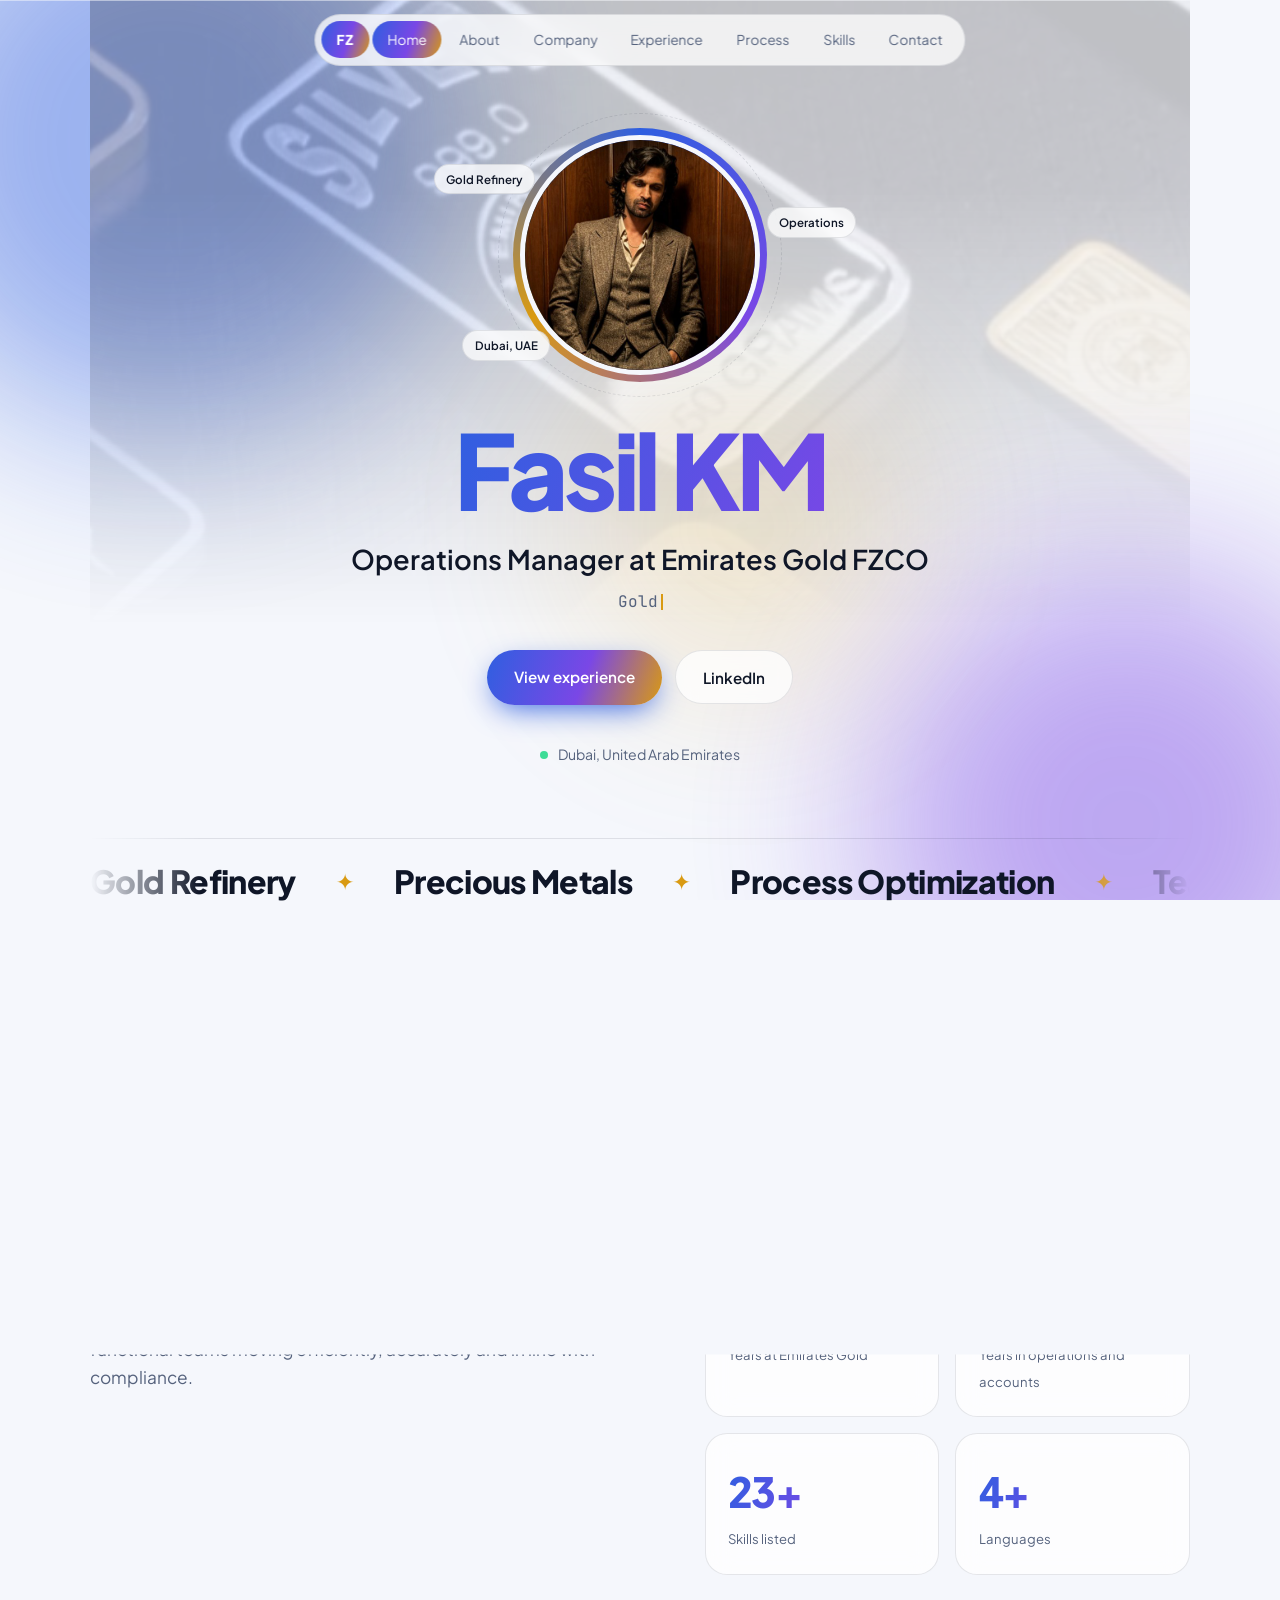
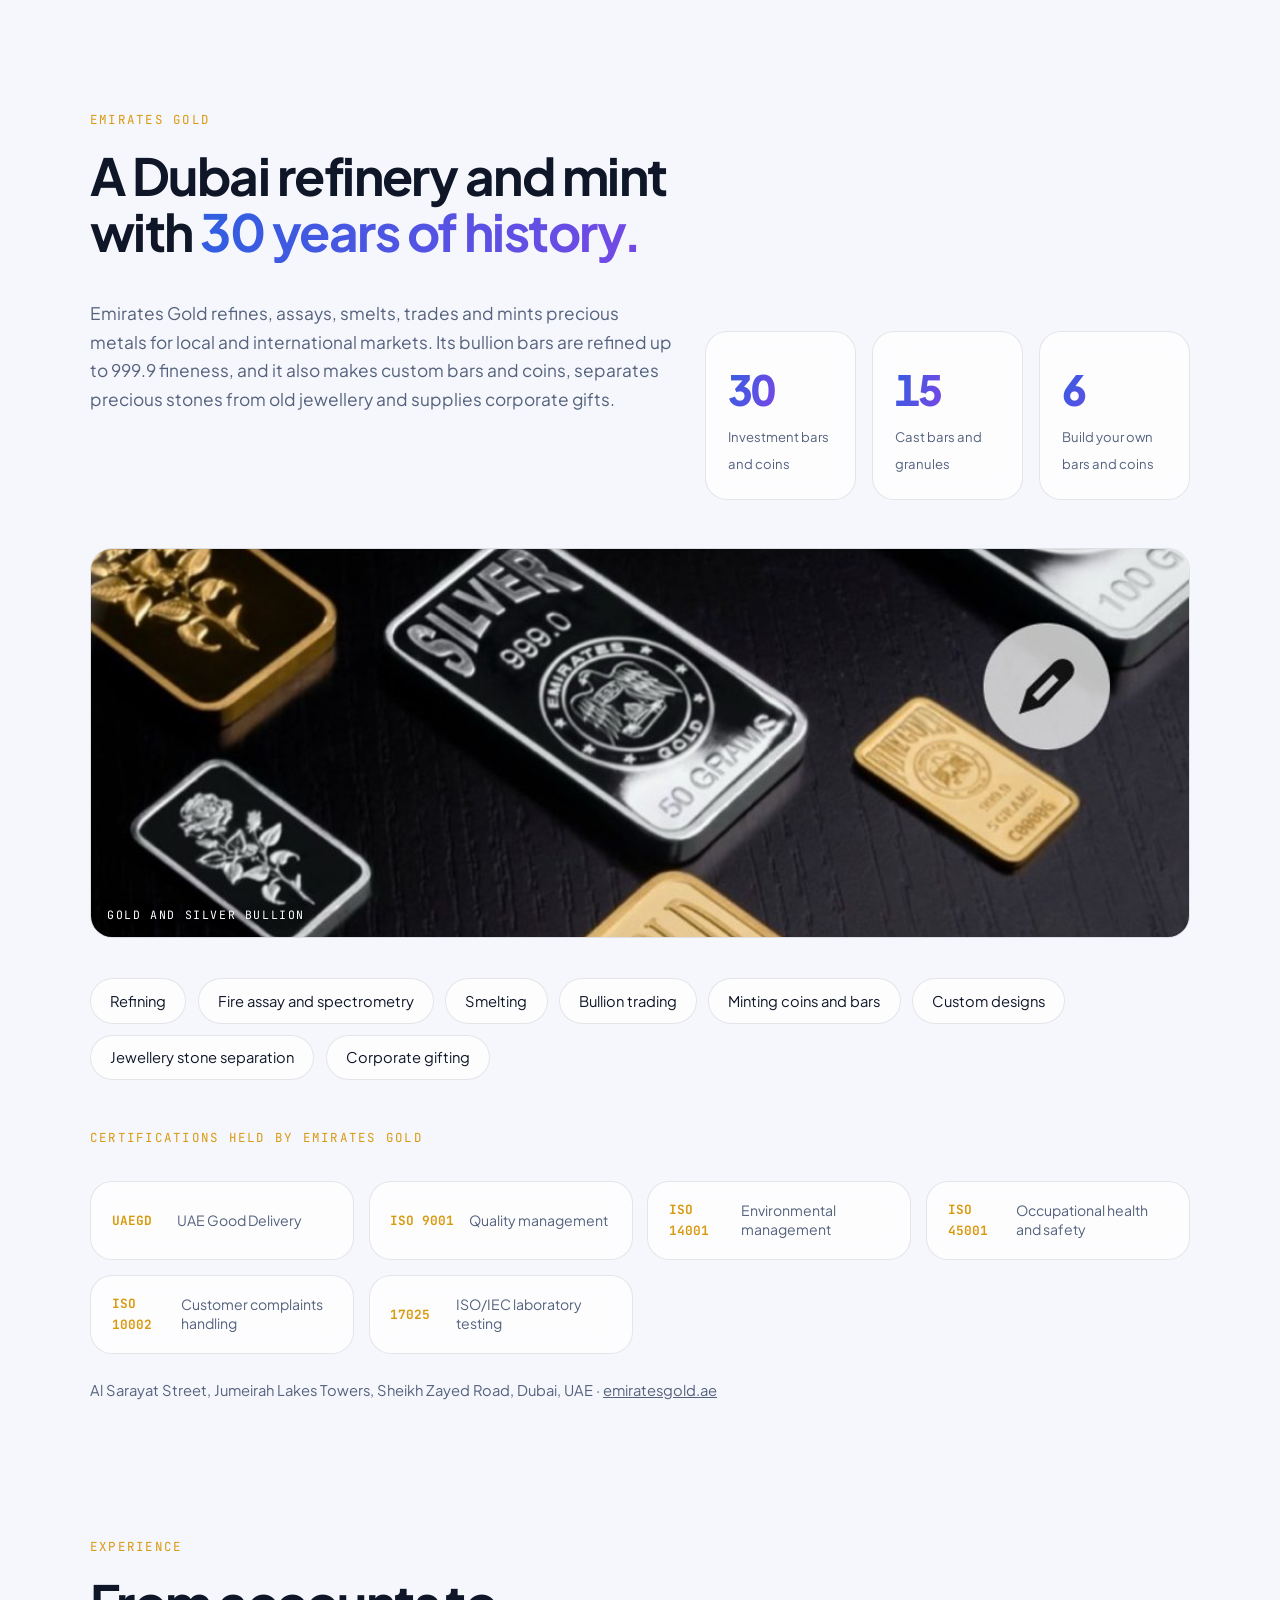
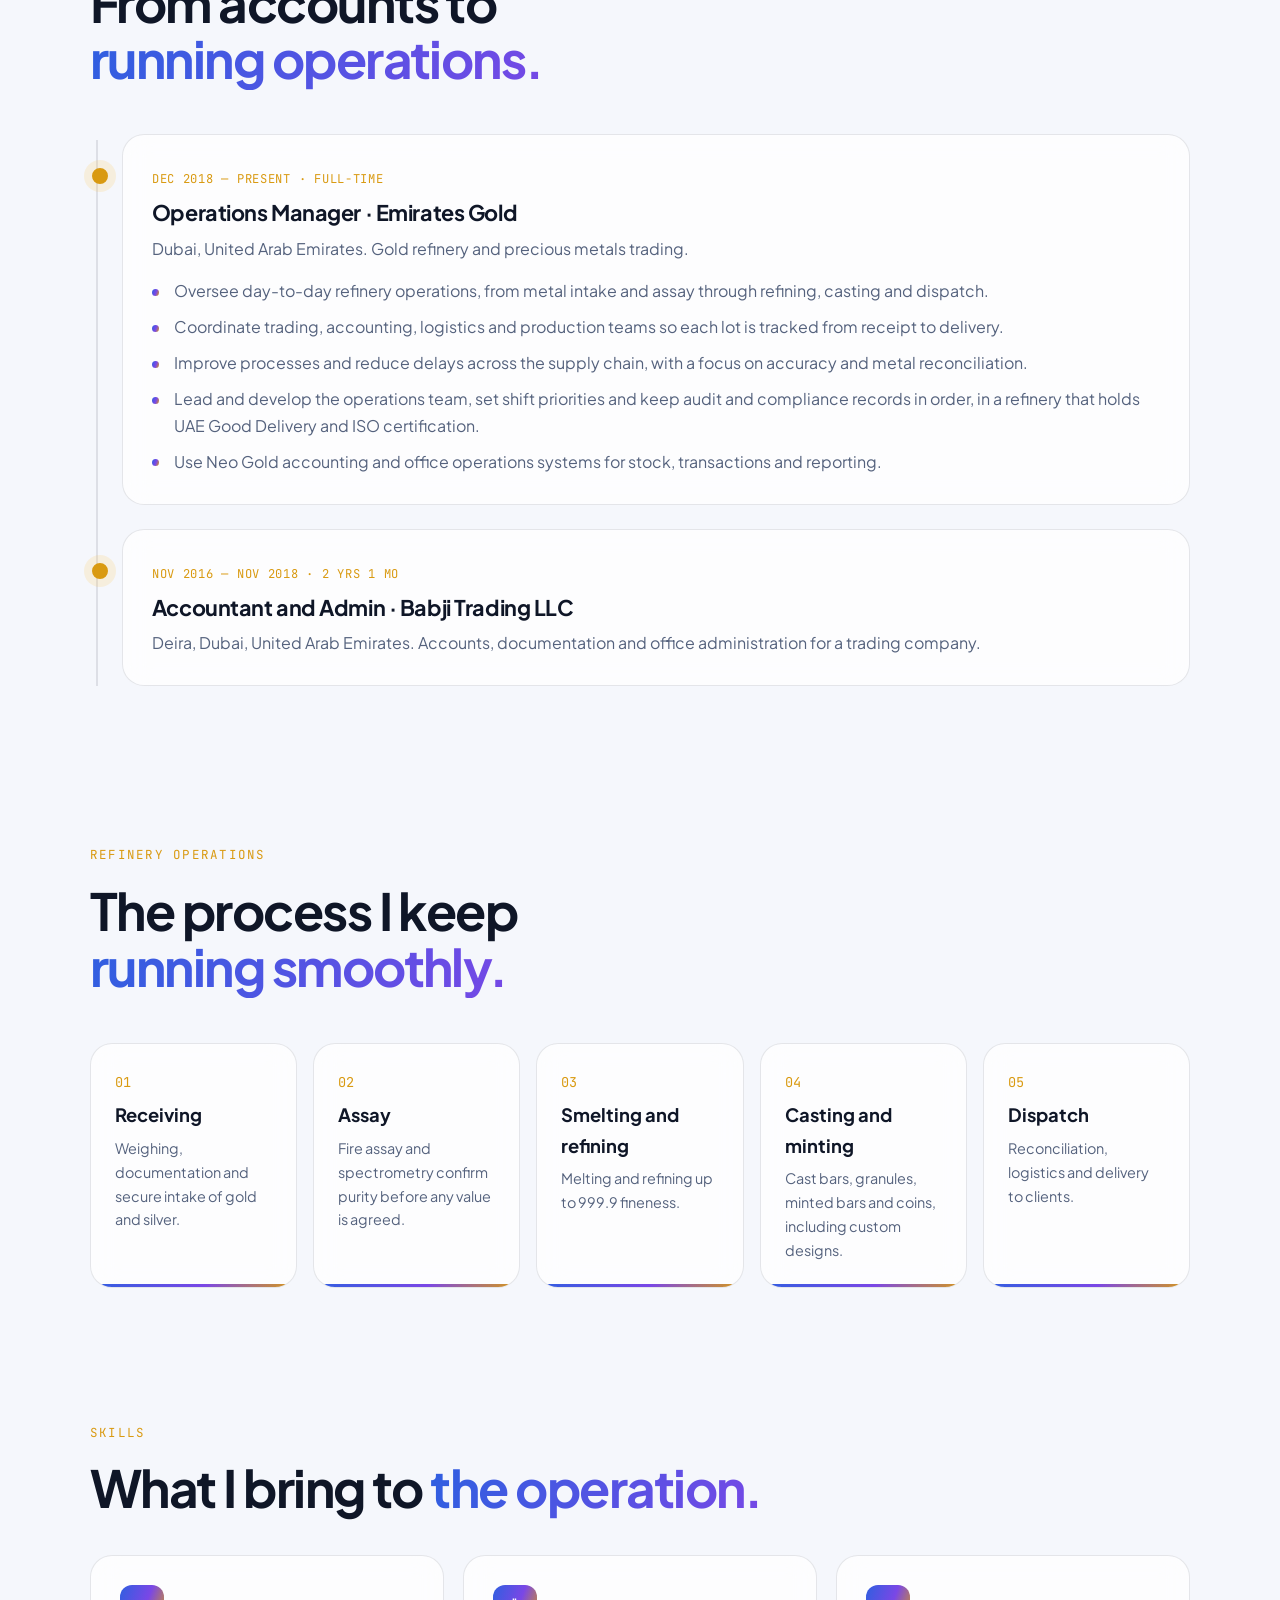
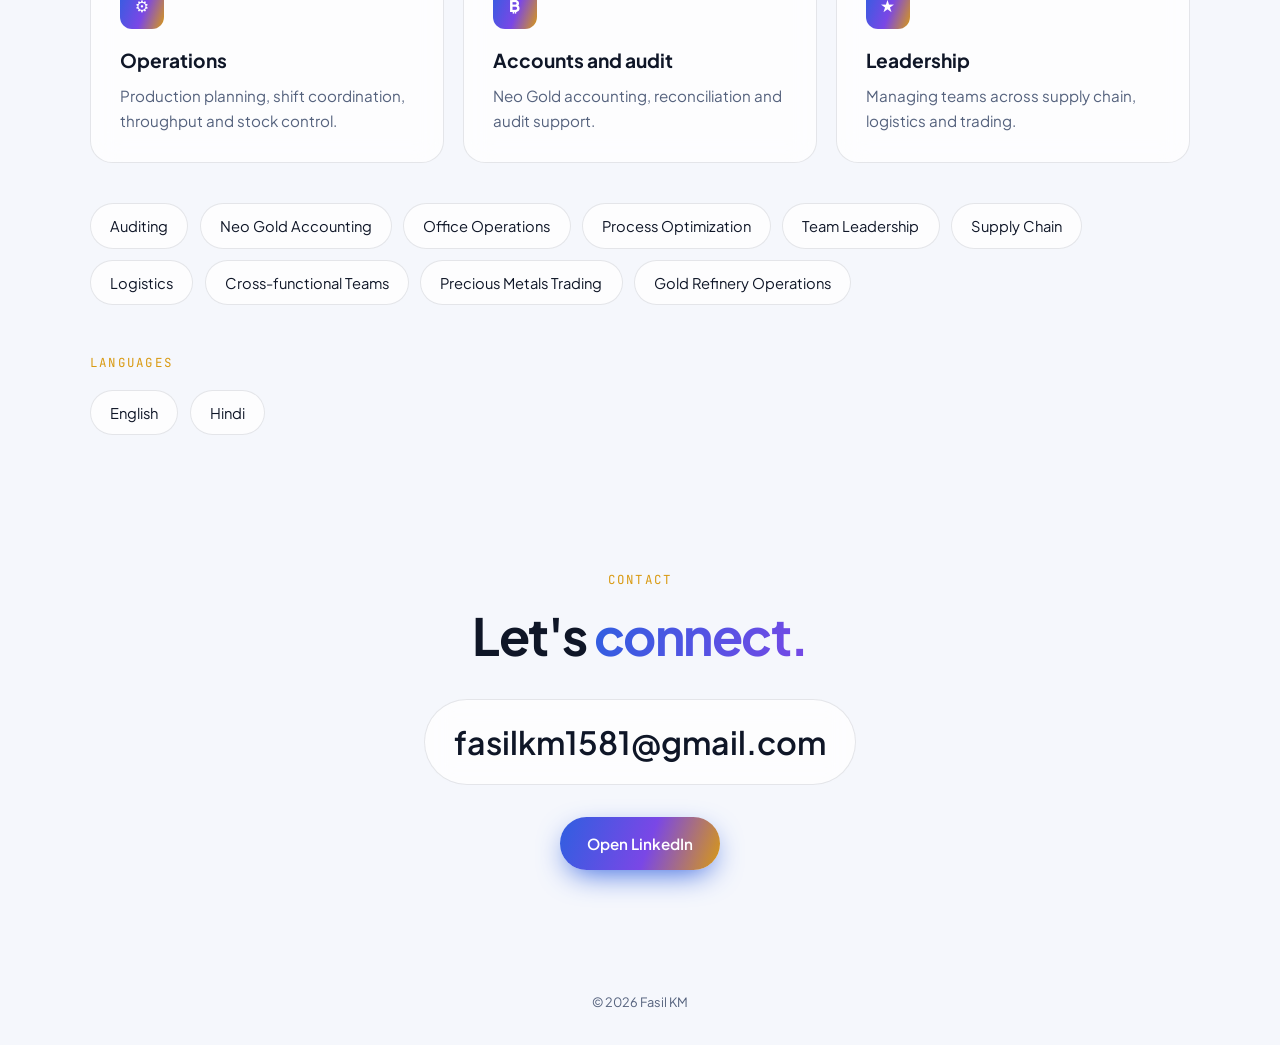
==== commit 43c83130: "Add portfolio website Co-Authored-By: Claude Sonnet 5.5 <noreply@anthropic.com> Claude-Session: http" ====
--- a/index.html
+++ b/index.html
@@ -3,295 +3,368 @@
 <head>
 <meta charset="utf-8">
 <meta name="viewport" content="width=device-width,initial-scale=1">
-<title>Emirates Gold | Refinery &amp; Mint, Dubai</title>
-<meta name="description" content="Emirates Gold is a Dubai refinery and mint specialising in refining, assaying, smelting and trading of gold and silver.">
-<meta name="theme-color" content="#0b0a08">
-<link rel="icon" href="data:image/svg+xml,%3Csvg xmlns='http://www.w3.org/2000/svg' viewBox='0 0 32 32'%3E%3Crect width='32' height='32' rx='6' fill='%230b0a08'/%3E%3Cpath d='M6 21l3-9h14l3 9z' fill='%23B98F2D'/%3E%3C/svg%3E">
+<meta name="description" content="Fasil KM, Operations Manager at Emirates Gold FZCO, Dubai. Gold refinery and precious metals operations.">
+<title>Fasil KM. Portfolio</title>
 <link rel="preconnect" href="https://fonts.googleapis.com">
 <link rel="preconnect" href="https://fonts.gstatic.com" crossorigin>
-<link href="https://fonts.googleapis.com/css2?family=Cormorant+Garamond:ital,wght@0,400;0,500;0,600;1,400;1,500&family=Manrope:wght@300;400;500;600;700&display=swap" rel="stylesheet">
-<link rel="stylesheet" href="css/style.css">
-<script type="importmap">{"imports":{"three":"./vendor/three.module.min.js"}}</script>
+<link href="https://fonts.googleapis.com/css2?family=Plus+Jakarta+Sans:wght@400;500;600;800&family=JetBrains+Mono:wght@500&display=swap" rel="stylesheet">
+<style>
+/* Layout: centered hero stack (photo, name, role), then glass sections on a drifting gradient field */
+:root{color-scheme:dark;--bg:#080c16;--fg:#eef2fb;--mute:#93a0ba;--card:rgba(255,255,255,.055);--line:rgba(255,255,255,.1);--a:#5b8cff;--b:#9b6bff;--g:#ffc857;--grad:linear-gradient(110deg,var(--a),var(--b) 55%,var(--g));--sans:'Plus Jakarta Sans',system-ui,sans-serif;--mono:'JetBrains Mono',ui-monospace,monospace}
+@media (prefers-color-scheme:light){:root:not([data-theme="dark"]){color-scheme:light;--bg:#f5f7fc;--fg:#0f1627;--mute:#55627d;--card:rgba(255,255,255,.75);--line:rgba(15,22,39,.1);--a:#2f5fe0;--b:#7a47e6;--g:#d99a12}}
+:root[data-theme="light"]{color-scheme:light;--bg:#f5f7fc;--fg:#0f1627;--mute:#55627d;--card:rgba(255,255,255,.75);--line:rgba(15,22,39,.1);--a:#2f5fe0;--b:#7a47e6;--g:#d99a12}
+*{box-sizing:border-box;margin:0;padding:0}
+html{scroll-behavior:smooth}
+body{background:var(--bg);color:var(--fg);font-family:var(--sans);line-height:1.65;overflow-x:hidden;padding-inline:max(16px,4vw)}
+a{color:inherit;text-decoration:none}
+:focus-visible{outline:2px solid var(--a);outline-offset:3px}
+/* blobs */
+.field{position:fixed;inset:0;z-index:-1;overflow:hidden;pointer-events:none}
+.field i{position:absolute;border-radius:50%;filter:blur(90px);opacity:.45;animation:drift 20s ease-in-out infinite alternate}
+.field i:nth-child(1){width:46vmax;height:46vmax;background:var(--a);top:-12vmax;left:-10vmax}
+.field i:nth-child(2){width:40vmax;height:40vmax;background:var(--b);bottom:-14vmax;right:-8vmax;animation-delay:-6s}
+.field i:nth-child(3){width:26vmax;height:26vmax;background:var(--g);top:40%;left:45%;opacity:.18;animation-delay:-12s}
+@keyframes drift{to{transform:translate(8vmax,6vmax) scale(1.2)}}
+#prog{position:fixed;top:0;left:0;height:3px;width:0;background:var(--grad);z-index:60}
+/* nav */
+.nav{position:fixed;top:14px;left:50%;transform:translateX(-50%);z-index:50;display:flex;gap:.2rem;padding:.4rem;border-radius:99px;background:var(--card);border:1px solid var(--line);backdrop-filter:blur(16px);-webkit-backdrop-filter:blur(16px);max-width:calc(100% - 24px);overflow-x:auto;scrollbar-width:none;animation:drop .9s .2s both cubic-bezier(.2,.8,.2,1)}
+.nav::-webkit-scrollbar{display:none}
+.nav a{padding:.45rem .95rem;border-radius:99px;font-size:.85rem;color:var(--mute);white-space:nowrap;transition:.3s}
+.nav a:hover{color:var(--fg)}
+.nav a.on{background:var(--grad);color:#fff}
+@keyframes drop{from{opacity:0;transform:translate(-50%,-30px)}}
+section{max-width:1100px;margin-inline:auto;padding-block:11vh 4vh}
+.eyebrow{font-family:var(--mono);font-size:.78rem;letter-spacing:.18em;text-transform:uppercase;color:var(--g);margin-bottom:1rem}
+h2{font-size:clamp(1.9rem,5vw,3.2rem);line-height:1.1;letter-spacing:-.03em;max-width:20ch;text-wrap:balance}
+.grad{background:var(--grad);-webkit-background-clip:text;background-clip:text;color:transparent;background-size:200% auto;animation:flow 6s linear infinite}
+@keyframes flow{to{background-position:200% center}}
+/* hero */
+#home{min-height:auto;padding-top:15vh;display:flex;flex-direction:column;align-items:center;text-align:center}
+.avatar{position:relative;width:clamp(170px,30vw,240px);aspect-ratio:1;animation:pop 1.1s .1s both cubic-bezier(.2,1.2,.3,1)}
+.avatar::before{content:"";position:absolute;inset:-7px;border-radius:50%;background:conic-gradient(from 0deg,var(--a),var(--b),var(--g),var(--a));animation:spin 6s linear infinite}
+.avatar::after{content:"";position:absolute;inset:-22px;border-radius:50%;border:1px dashed var(--line);animation:spin 30s linear infinite reverse}
+.avatar img{position:relative;z-index:1;width:100%;height:100%;border-radius:50%;object-fit:cover;border:5px solid var(--bg);display:block;max-width:100%}
+.orb{position:absolute;z-index:2;font-size:.72rem;font-weight:600;padding:.3rem .7rem;border-radius:99px;background:var(--card);border:1px solid var(--line);backdrop-filter:blur(10px);-webkit-backdrop-filter:blur(10px);white-space:nowrap;animation:float 5s ease-in-out infinite alternate}
+.orb:nth-of-type(1){left:-36%;top:12%}.orb:nth-of-type(2){right:-40%;top:30%;animation-delay:-1.5s}.orb:nth-of-type(3){left:-24%;bottom:6%;animation-delay:-3s}
+@media(max-width:560px){.orb{display:none}}
+@keyframes float{to{transform:translateY(-14px)}}
+@keyframes spin{to{transform:rotate(1turn)}}
+@keyframes pop{from{opacity:0;transform:scale(.6)}}
+.hname{font-size:clamp(2.8rem,10vw,6.5rem);font-weight:800;line-height:1;letter-spacing:-.05em;margin-top:2.6rem}
+.up{opacity:0;transform:translateY(30px);animation:up .9s both cubic-bezier(.2,.8,.2,1)}
+@keyframes up{to{opacity:1;transform:none}}
+.hrole{margin-top:1rem;font-size:clamp(1.1rem,2.6vw,1.7rem);font-weight:600}
+.hsub{margin-top:.5rem;color:var(--mute);min-height:1.8em;font-family:var(--mono);font-size:clamp(.85rem,1.8vw,1rem)}
+.caret{display:inline-block;width:2px;height:1em;background:var(--g);margin-left:3px;vertical-align:-.15em;animation:blink 1s steps(1) infinite}
+@keyframes blink{50%{opacity:0}}
+.cta{display:flex;gap:.8rem;margin-top:2rem;flex-wrap:wrap;justify-content:center}
+.btn{display:inline-block;padding:.85rem 1.7rem;border-radius:99px;font-weight:600;font-size:.95rem;border:1px solid var(--line);background:var(--card);backdrop-filter:blur(10px);-webkit-backdrop-filter:blur(10px);transition:transform .2s,box-shadow .3s}
+.btn.main{background:var(--grad);border:0;color:#fff;box-shadow:0 10px 30px -8px var(--a)}
+.btn:hover{box-shadow:0 14px 34px -10px var(--b)}
+.loc{margin-top:2.4rem;display:flex;gap:.6rem;align-items:center;color:var(--mute);font-size:.88rem}
+.loc i{width:8px;height:8px;border-radius:50%;background:#3ddc97;animation:pulse 1.8s infinite}
+@keyframes pulse{0%{box-shadow:0 0 0 0 rgba(61,220,151,.6)}100%{box-shadow:0 0 0 12px rgba(61,220,151,0)}}
+/* marquee */
+.marquee{margin-top:8vh;overflow:hidden;border-block:1px solid var(--line);padding:1rem 0;mask-image:linear-gradient(90deg,transparent,#000 10%,#000 90%,transparent);-webkit-mask-image:linear-gradient(90deg,transparent,#000 10%,#000 90%,transparent)}
+.track{display:inline-flex;gap:2.5rem;white-space:nowrap;animation:mq 28s linear infinite;font-size:clamp(1.2rem,3vw,2rem);font-weight:800;letter-spacing:-.02em}
+.track span{display:flex;align-items:center;gap:2.5rem}
+.track span::after{content:"✦";color:var(--g);font-size:.7em}
+@keyframes mq{to{transform:translateX(-50%)}}
+/* glass */
+.glass{background:var(--card);border:1px solid var(--line);border-radius:22px;backdrop-filter:blur(14px);-webkit-backdrop-filter:blur(14px)}
+.about-wrap{display:grid;grid-template-columns:1.2fr 1fr;gap:2rem;margin-top:2.5rem}
+@media(max-width:820px){.about-wrap{grid-template-columns:1fr}}
+.about-wrap>*{min-width:0}
+.about-wrap p{color:var(--mute);font-size:1.08rem;max-width:58ch}
+.stats{display:grid;grid-template-columns:1fr 1fr;gap:1rem}
+.stat{padding:1.4rem}
+.stat b{display:block;font-size:2.6rem;font-weight:800;letter-spacing:-.04em;background:var(--grad);-webkit-background-clip:text;background-clip:text;color:transparent;font-variant-numeric:tabular-nums}
+.stat span{color:var(--mute);font-size:.82rem}
+/* timeline */
+.tl{position:relative;margin-top:3rem;padding-left:2rem}
+.tl::before{content:"";position:absolute;left:6px;top:6px;bottom:0;width:2px;background:var(--line)}
+.tl .fill{position:absolute;left:6px;top:6px;width:2px;height:0;background:var(--grad)}
+.job{position:relative;padding:1.8rem;margin-bottom:1.5rem}
+.job::before{content:"";position:absolute;left:calc(-2rem + 1px);top:2.1rem;width:12px;height:12px;border-radius:50%;background:var(--bg);border:2px solid var(--a);transition:.5s}
+.job.in::before{background:var(--g);border-color:var(--g);box-shadow:0 0 0 8px rgba(255,200,87,.18)}
+.job em{font-family:var(--mono);font-style:normal;font-size:.76rem;color:var(--g);letter-spacing:.06em}
+.job h3{font-size:1.35rem;margin:.3rem 0;letter-spacing:-.02em}
+.job p{color:var(--mute)}
+.bul{list-style:none;display:grid;gap:.6rem;margin-top:1rem;color:var(--mute)}
+.bul li{padding-left:1.4rem;position:relative}
+.bul li::before{content:"";position:absolute;left:0;top:.65em;width:7px;height:7px;border-radius:50%;background:var(--grad)}
+/* flow */
+.flow{display:grid;grid-template-columns:repeat(auto-fit,minmax(180px,1fr));gap:1rem;margin-top:3rem;counter-reset:s}
+.step{padding:1.5rem;position:relative;overflow:hidden}
+.step::before{counter-increment:s;content:"0" counter(s);font-family:var(--mono);color:var(--g);font-size:.85rem}
+.step h3{margin:.4rem 0;font-size:1.15rem}
+.step p{color:var(--mute);font-size:.9rem}
+.step::after{content:"";position:absolute;left:0;bottom:0;height:3px;width:0;background:var(--grad);transition:width 1.4s .3s}
+.step.in::after{width:100%}
+.ingot-unused{width:min(340px,80%);height:84px;margin:3rem auto 0;background:linear-gradient(135deg,#8a6a1c,#f6df8d 42%,#b8922e 62%,#6e5214);clip-path:polygon(8% 0,92% 0,100% 100%,0 100%);position:relative;overflow:hidden;box-shadow:0 20px 60px rgba(255,200,87,.25)}
+.ingot-unused::after{content:"";position:absolute;top:0;bottom:0;width:60px;background:linear-gradient(90deg,transparent,rgba(255,255,255,.65),transparent);animation:shine 3.2s infinite;transform:skewX(-20deg)}
+.ingot-unused span{position:absolute;inset:0;display:grid;place-items:center;color:#3b2c06;font-weight:800;letter-spacing:.2em;font-size:.78rem;z-index:1}
+@keyframes shine{from{left:-80px}to{left:110%}}
+/* skills */
+.chips{display:flex;flex-wrap:wrap;gap:.7rem;margin-top:2.5rem}
+.chip{padding:.6rem 1.2rem;border-radius:99px;border:1px solid var(--line);background:var(--card);font-size:.92rem;transition:transform .3s,background .3s,color .3s}
+.chip:hover{background:var(--grad);color:#fff;transform:translateY(-5px) scale(1.05)}
+.cards{display:grid;grid-template-columns:repeat(auto-fit,minmax(250px,1fr));gap:1.2rem;margin-top:2.5rem;perspective:900px}
+.card{padding:1.8rem;position:relative;overflow:hidden;transition:transform .15s}
+.card::after{content:"";position:absolute;width:260px;height:260px;left:var(--mx,50%);top:var(--my,50%);transform:translate(-50%,-50%);background:radial-gradient(rgba(91,140,255,.3),transparent 65%);opacity:0;transition:opacity .3s;pointer-events:none}
+.card:hover::after{opacity:1}
+.card h3{font-size:1.2rem;margin-bottom:.4rem}
+.card p{color:var(--mute);font-size:.95rem}
+.ico{display:grid;place-items:center;width:44px;height:44px;border-radius:12px;background:var(--grad);color:#fff;font-weight:800;margin-bottom:1rem}
+/* contact */
+#contact{text-align:center;padding-bottom:10vh}
+#contact h2{margin-inline:auto}
+.mail{display:inline-block;margin-top:2.2rem;font-size:clamp(1.1rem,3.4vw,2rem);font-weight:600;padding:1rem 1.8rem;border-radius:99px}
+.mail:hover{box-shadow:0 14px 40px -12px var(--b)}
+.sel{user-select:all}
+footer{text-align:center;color:var(--mute);font-size:.8rem;padding:2rem 0}
+/* reveal */
+.rv{opacity:0;transform:translateY(40px) scale(.98);transition:opacity .9s,transform .9s cubic-bezier(.2,.8,.2,1)}
+.rv.in{opacity:1;transform:none}
+.rv.l{transform:translateX(-40px)}.rv.r{transform:translateX(40px)}
+.rv.in.l,.rv.in.r{transform:none}
+@media(prefers-reduced-motion:reduce){*{animation:none!important;transition:none!important}.rv,.up{opacity:1;transform:none}}
+.bullion{position:relative;margin-top:3rem;border-radius:22px;overflow:hidden;border:1px solid var(--line);aspect-ratio:1000/355;max-width:100%}
+.bullion img{width:100%;height:100%;object-fit:cover;display:block;transform:scale(1.12);transition:transform 1.6s cubic-bezier(.2,.8,.2,1)}
+.bullion.in img{transform:scale(1)}
+.bullion::after{content:"";position:absolute;top:0;bottom:0;width:90px;left:-120px;background:linear-gradient(90deg,transparent,rgba(255,255,255,.28),transparent);transform:skewX(-20deg);animation:shine 4s 1s infinite}
+.bullion figcaption{position:absolute;left:1rem;bottom:.8rem;font-family:var(--mono);font-size:.72rem;letter-spacing:.14em;text-transform:uppercase;color:#fff;text-shadow:0 1px 8px #000}
+.co{display:grid;grid-template-columns:repeat(auto-fit,minmax(150px,1fr));gap:1rem;margin-top:2rem}
+.co .stat{text-align:left}
+.certs{display:grid;grid-template-columns:repeat(auto-fit,minmax(210px,1fr));gap:.9rem;margin-top:2rem}
+.cert{padding:1.1rem 1.3rem;display:flex;gap:.9rem;align-items:center}
+.cert b{font-family:var(--mono);font-size:.8rem;color:var(--g);min-width:3.2rem}
+.cert span{font-size:.88rem;color:var(--mute);line-height:1.4}
+.addr{margin-top:1.5rem;color:var(--mute);font-size:.92rem}
+.hero-bars{position:absolute;inset:0 0 auto 0;height:70vh;z-index:-1;opacity:.22;background:url([data-uri]) center/cover;mask-image:linear-gradient(#000 30%,transparent);-webkit-mask-image:linear-gradient(#000 30%,transparent)}
+
+#loader{position:fixed;inset:0;z-index:100;background:var(--bg);display:grid;place-items:center;transition:transform 1s cubic-bezier(.77,0,.18,1),opacity .4s .7s;transform:none}
+#loader.out{transform:translateY(-100%);opacity:0;pointer-events:none}
+#loader::before{content:"";position:absolute;width:60vmax;height:60vmax;border-radius:50%;background:radial-gradient(var(--b),transparent 60%);opacity:.3;animation:drift 6s ease-in-out infinite alternate}
+.ld-wrap{position:relative;text-align:center;display:grid;gap:1.4rem;justify-items:center}
+.ld-mono{font-size:clamp(5rem,26vw,10rem);font-weight:800;letter-spacing:-.06em;line-height:1;color:transparent;-webkit-text-stroke:1.5px var(--fg);position:relative;animation:rimout .5s 2.2s forwards}
+@keyframes rimout{to{-webkit-text-stroke-color:transparent}}
+.ld-mono span{position:absolute;inset:0;background:var(--grad);-webkit-background-clip:text;background-clip:text;color:transparent;-webkit-text-stroke:0;padding-right:.06em;clip-path:inset(100% -2px 0 -2px);animation:fillup 2.2s .2s cubic-bezier(.6,0,.3,1) forwards}
+@keyframes fillup{to{clip-path:inset(-2px -2px -2px -2px)}}
+.ld-bar{width:min(260px,60vw);height:3px;background:var(--line);border-radius:3px;overflow:hidden}
+.ld-bar i{display:block;height:100%;width:0;background:var(--grad);animation:ldbar 2.4s .1s cubic-bezier(.6,0,.3,1) forwards}
+@keyframes ldbar{to{width:100%}}
+.ld-meta{display:flex;gap:1.2rem;align-items:center;font-family:var(--mono);font-size:.78rem;letter-spacing:.2em;text-transform:uppercase;color:var(--mute)}
+#ldn{color:var(--g);font-variant-numeric:tabular-nums;min-width:3ch;text-align:right}
+body.loading{overflow:hidden}
+body.loading .up,body.loading .avatar,body.loading .nav{animation-play-state:paused}
+.brand{font-weight:800;letter-spacing:.04em;padding:.45rem .9rem;border-radius:99px;background:var(--grad);color:#fff;font-size:.85rem}
+.nav a.brand:hover,.nav a.brand{color:#fff}
+.nav a.brand.on{background:var(--grad)}
+
+.ingot{width:min(300px,76vw);height:auto;overflow:visible;animation:bob 2.8s ease-in-out infinite alternate}
+@keyframes bob{to{transform:translateY(-8px)}}
+.pour{transform:translateY(115px);animation:pour 2.3s .2s cubic-bezier(.5,0,.2,1) forwards}
+@keyframes pour{to{transform:translateY(0)}}
+.glint{animation:glint 1.1s 2.5s ease-in-out forwards}
+@keyframes glint{to{transform:skewX(-20deg) translateX(420px)}}
+.stamp{opacity:0;transform-origin:150px 80px;animation:stamp .5s 2.3s cubic-bezier(.2,1.6,.4,1) forwards}
+.stamp.s2{animation-delay:2.45s}
+@keyframes stamp{from{opacity:0;transform:scale(1.8)}to{opacity:1;transform:none}}
+
+#loader{background:transparent;transition:none;transform:none;opacity:1;display:block}
+#loader::before{display:none}
+#loader.out{transform:none;opacity:1;pointer-events:none}
+.pn{position:absolute;left:0;right:0;height:50.5%;background:var(--bg);transition:transform 1s cubic-bezier(.77,0,.18,1)}
+.pn.t{top:0}.pn.b{bottom:0}
+#loader.out .pn.t{transform:translateY(-100%)}
+#loader.out .pn.b{transform:translateY(100%)}
+.ld-c{position:absolute;inset:0;display:grid;place-items:center;transition:transform .7s,opacity .5s}
+#loader.out .ld-c,#loader.out .ld-line{opacity:0;transform:scale(1.4)}
+.fz{width:min(170px,44vw);height:auto;overflow:visible;filter:drop-shadow(0 0 0 rgba(155,107,255,0));animation:glow .8s 2.1s ease-out forwards}
+@keyframes glow{50%{filter:drop-shadow(0 0 22px rgba(155,107,255,.9))}100%{filter:drop-shadow(0 0 8px rgba(155,107,255,.5))}}
+.dr{stroke-dasharray:1 2;stroke-dashoffset:1;opacity:0;animation:draw 1.1s cubic-bezier(.6,0,.3,1) both}
+.d1{animation-delay:.2s}.d2{animation-delay:1s}
+@keyframes draw{from{opacity:1;stroke-dashoffset:1}to{opacity:1;stroke-dashoffset:0}}
+.ring{position:absolute;width:min(170px,44vw);aspect-ratio:1;border-radius:50%;border:2px solid #9b6bff;opacity:0;animation:ring 1s 2.2s ease-out forwards}
+@keyframes ring{from{opacity:.9;transform:scale(.6)}to{opacity:0;transform:scale(3)}}
+.ld-line{position:absolute;left:50%;bottom:12vh;width:min(200px,50vw);height:2px;margin-left:calc(min(200px,50vw)/-2);background:var(--line);overflow:hidden;transition:opacity .4s}
+.ld-line i{display:block;height:100%;width:0;background:var(--grad);animation:ldbar 2.4s .1s cubic-bezier(.6,0,.3,1) forwards}
+@keyframes ldbar{to{width:100%}}
+</style>
 </head>
-<body class="is-loading">
-
-<!-- PRELOADER -->
-<div class="preloader" id="preloader" aria-hidden="true">
-  <div class="pl-panel pl-top"></div><div class="pl-panel pl-bot"></div>
-  <div class="pl-center">
-    <svg class="pl-bar" viewBox="0 0 220 90" width="220" height="90">
-      <defs>
-        <linearGradient id="plg" x1="0" x2="1"><stop offset="0" stop-color="#7a5a14"/><stop offset=".5" stop-color="#f1d98a"/><stop offset="1" stop-color="#B98F2D"/></linearGradient>
-        <clipPath id="plc"><rect id="plfill" x="0" y="0" width="0" height="90"/></clipPath>
-      </defs>
-      <path d="M40 10h140l30 70H10z" fill="none" stroke="#B98F2D" stroke-opacity=".5" stroke-width="2"/>
-      <path d="M40 10h140l30 70H10z" fill="url(#plg)" clip-path="url(#plc)"/>
-    </svg>
-    <div class="pl-count"><span id="plnum">0</span><small>%</small></div>
-    <div class="pl-word">EMIRATES GOLD</div>
-  </div>
-</div>
-
-<div class="cursor" id="cursor"><span class="c-dot"></span><span class="c-ring"><i></i></span></div>
-<div class="progress"><span id="progress"></span></div>
-<div class="grain" aria-hidden="true"></div>
-
-<!-- HEADER -->
-<header class="header" id="header">
-  <a href="#top" class="logo" data-cursor="link" aria-label="Emirates Gold">
-    <svg viewBox="0 0 44 34" width="38" height="30"><path d="M9 5h26l8 24H1z" fill="#B98F2D"/><path d="M13 9h18l5 16H8z" fill="#0b0a08" opacity=".35"/></svg>
-    <span>Emirates<b>Gold</b></span>
-  </a>
-  <nav class="nav-inline" aria-label="Primary">
-    <a href="#about" data-cursor="link">About</a>
-    <a href="#services" data-cursor="link">Services</a>
-    <a href="#products" data-cursor="link">Products</a>
-    <a href="#collections" data-cursor="link">Collections</a>
-    <a href="#contact" data-cursor="link">Contact</a>
-  </nav>
-  <div class="head-actions">
-    <button class="btn btn-ghost magnetic" data-open="verify" data-cursor="link"><span>Verify Your Bars</span></button>
-    <button class="burger magnetic" id="burger" aria-label="Menu" aria-expanded="false"><i></i><i></i></button>
-  </div>
-</header>
-
-<!-- FULLSCREEN MENU -->
-<div class="menu" id="menu" aria-hidden="true">
-  <div class="menu-inner">
-    <ul class="menu-main">
-      <li><a href="#about"><span>01</span><em>About</em></a></li>
-      <li><a href="#services"><span>02</span><em>Services</em></a></li>
-      <li><a href="#products"><span>03</span><em>Products</em></a></li>
-      <li><a href="#collections"><span>04</span><em>Collections</em></a></li>
-      <li><a href="#compliance"><span>05</span><em>Compliance</em></a></li>
-      <li><a href="#contact"><span>06</span><em>Contact</em></a></li>
-    </ul>
-    <div class="menu-side">
-      <h4>Services</h4>
-      <p>Refining · Assaying · Smelting · Bullion Trading · Minting Coins &amp; Bars · Precious Stones Separation · Corporate Gifting</p>
-      <h4>Dubai, UAE</h4>
-      <p>Al Sarayat Street, Jumeirah Lakes Towers<br>Sheikh Zayed Road, P.O. Box 24305</p>
-      <p><a href="tel:+97143679030">+971 4 367 9030</a><br><a href="mailto:info@emiratesgold.ae">info@emiratesgold.ae</a></p>
+<body>
+
+
+<div id="loader" role="status" aria-label="Loading"><div class="pn t"></div><div class="pn b"></div>
+<div class="ld-c"><svg class="fz" viewBox="0 0 170 130" width="170" height="130" aria-hidden="true">
+<defs><linearGradient id="fg" x1="0" y1="0" x2="1" y2="1"><stop offset="0" stop-color="#5b8cff"/><stop offset=".55" stop-color="#9b6bff"/><stop offset="1" stop-color="#ffc857"/></linearGradient></defs>
+<g fill="none" stroke="url(#fg)" stroke-width="9" stroke-linecap="round" stroke-linejoin="round">
+<path class="dr d1" pathLength="1" d="M12 12H66M12 12V118M12 62H54"/>
+<path class="dr d2" pathLength="1" d="M92 12H156L92 118H158"/>
+</g></svg><i class="ring"></i></div>
+<div class="ld-line"><i></i></div></div>
+<script>document.body.classList.add('loading')</script>
+<div class="field"><i></i><i></i><i></i></div>
+<div id="prog"></div>
+
+<nav class="nav" id="nav">
+  <a href="#home" class="brand">FZ</a><a href="#home" class="on">Home</a><a href="#about">About</a><a href="#company">Company</a><a href="#experience">Experience</a><a href="#process">Process</a><a href="#skills">Skills</a><a href="#contact">Contact</a>
+</nav>
+
+<section id="home" style="position:relative"><div class="hero-bars" aria-hidden="true"></div>
+  <div class="avatar" id="av">
+    <img src="[data-uri]" alt="Fasil KM" width="560" height="560">
+    <span class="orb">Gold Refinery</span><span class="orb">Operations</span><span class="orb">Dubai, UAE</span>
+  </div>
+  <h1 class="hname up" style="animation-delay:.5s"><span class="grad">Fasil KM</span></h1>
+  <p class="hrole up" style="animation-delay:.7s">Operations Manager at Emirates Gold FZCO</p>
+  <p class="hsub up" style="animation-delay:.9s"><span id="type"></span><span class="caret"></span></p>
+  <div class="cta up" style="animation-delay:1.1s">
+    <a class="btn main mag" href="#experience">View experience</a>
+    <a class="btn mag" href="https://www.linkedin.com/in/fasil-km-a1857ba8" target="_blank" rel="noopener">LinkedIn</a>
+  </div>
+  <p class="loc up" style="animation-delay:1.3s"><i></i>Dubai, United Arab Emirates</p>
+  <div class="marquee up" style="animation-delay:1.5s;width:100%"><div class="track" id="mq"></div></div>
+</section>
+
+<section id="about">
+  <div class="eyebrow rv">About</div>
+  <h2 class="rv">Running the floor where <span class="grad">raw gold becomes bullion.</span></h2>
+  <div class="about-wrap">
+    <p class="rv l">I'm an Operations Manager at Emirates Gold, working across gold refinery and precious metals trading. My focus is process optimization and team leadership: keeping supply chain, logistics and cross-functional teams moving efficiently, accurately and in line with compliance.</p>
+    <div class="stats">
+      <div class="stat glass rv r"><b data-to="7">0</b><span>Years at Emirates Gold</span></div>
+      <div class="stat glass rv r" style="transition-delay:.1s"><b data-to="9">0</b><span>Years in operations and accounts</span></div>
+      <div class="stat glass rv r" style="transition-delay:.2s"><b data-to="23">0</b><span>Skills listed</span></div>
+      <div class="stat glass rv r" style="transition-delay:.3s"><b data-to="4">0</b><span>Languages</span></div>
     </div>
   </div>
-</div>
-
-<main id="top">
-
-<!-- HERO -->
-<section class="hero" id="hero">
-  <canvas id="gl" aria-hidden="true"></canvas>
-  <div class="hero-vignette"></div>
-  <div class="hero-slides">
-    <article class="slide is-active" data-pose="0">
-      <p class="eyebrow">Dubai · Refinery &amp; Mint</p>
-      <h1 class="h-xl"><span class="ln"><span>Refining &amp;</span></span><span class="ln"><span>Precious Metal</span></span><span class="ln"><span><i>Trading</i></span></span></h1>
-      <p class="lead">We specialize in refining, assaying, and trading gold and silver.</p>
-      <a href="#services" class="btn btn-gold magnetic" data-cursor="link"><span>Learn More</span><svg viewBox="0 0 24 24"><path d="M5 12h14m-6-6 6 6-6 6"/></svg></a>
-    </article>
-    <article class="slide" data-pose="1">
-      <p class="eyebrow">Responsibly sourced</p>
-      <h2 class="h-xl"><span class="ln"><span>Smelting</span></span><span class="ln"><span>&amp; <i>Assaying</i></span></span></h2>
-      <p class="lead">We source and produce our bars and coins responsibly and ethically.</p>
-      <a href="#services" class="btn btn-gold magnetic" data-cursor="link"><span>Learn More</span><svg viewBox="0 0 24 24"><path d="M5 12h14m-6-6 6 6-6 6"/></svg></a>
-    </article>
-    <article class="slide" data-pose="2">
-      <p class="eyebrow">Protect your future</p>
-      <h2 class="h-xl"><span class="ln"><span>Investment</span></span><span class="ln"><span>Bars &amp; <i>Coins</i></span></span></h2>
-      <p class="lead">Celebrate the present and protect your future by investing in precious metals.</p>
-      <a href="#products" class="btn btn-gold magnetic" data-cursor="link"><span>Work with us</span><svg viewBox="0 0 24 24"><path d="M5 12h14m-6-6 6 6-6 6"/></svg></a>
-    </article>
-    <article class="slide" data-pose="3">
-      <p class="eyebrow">Die making &amp; minting</p>
-      <h2 class="h-xl"><span class="ln"><span>Minting your</span></span><span class="ln"><span>own <i>bars &amp; coins</i></span></span></h2>
-      <p class="lead">Custom designs struck with state-of-the-art machinery.</p>
-      <a href="#services" class="btn btn-gold magnetic" data-cursor="link"><span>Learn More</span><svg viewBox="0 0 24 24"><path d="M5 12h14m-6-6 6 6-6 6"/></svg></a>
-    </article>
-  </div>
-  <div class="hero-ui">
-    <div class="dots" id="dots"><button class="is-active" aria-label="Slide 1"><i></i></button><button aria-label="Slide 2"><i></i></button><button aria-label="Slide 3"><i></i></button><button aria-label="Slide 4"><i></i></button></div>
-    <div class="scroll-cue"><span>Scroll</span><i></i></div>
-  </div>
-  <div class="ticker" aria-label="Indicative metal prices">
-    <div class="tk"><b>XAU</b><span id="pAu">2,650.40</span><em id="cAu">+0.00%</em></div>
-    <div class="tk"><b>XAG</b><span id="pAg">31.18</span><em id="cAg">+0.00%</em></div>
-    <div class="tk note">Indicative USD/oz · demo feed</div>
-  </div>
-</section>
-
-<!-- MARQUEE -->
-<div class="marquee" aria-hidden="true">
-  <div class="marquee-track">
-    <span>Refining</span><i>✦</i><span>Assaying</span><i>✦</i><span>Smelting</span><i>✦</i><span>Bullion Trading</span><i>✦</i><span>Minting</span><i>✦</i><span>999.9 Fine</span><i>✦</i>
-    <span>Refining</span><i>✦</i><span>Assaying</span><i>✦</i><span>Smelting</span><i>✦</i><span>Bullion Trading</span><i>✦</i><span>Minting</span><i>✦</i><span>999.9 Fine</span><i>✦</i>
-  </div>
-</div>
-
-<!-- ABOUT -->
-<section class="about section" id="about">
-  <div class="wrap about-grid">
-    <div class="about-left">
-      <p class="eyebrow reveal">History &amp; Inheritance</p>
-      <h2 class="h-lg" data-split>Thirty years of <em>gold</em> from the City of Gold</h2>
-      <a href="#contact" class="btn btn-ghost magnetic reveal" data-cursor="link"><span>More about us</span></a>
+</section>
+
+<section id="company">
+  <div class="eyebrow rv">Emirates Gold</div>
+  <h2 class="rv">A Dubai refinery and mint with <span class="grad">30 years of history.</span></h2>
+  <div class="about-wrap">
+    <p class="rv l">Emirates Gold refines, assays, smelts, trades and mints precious metals for local and international markets. Its bullion bars are refined up to 999.9 fineness, and it also makes custom bars and coins, separates precious stones from old jewellery and supplies corporate gifts.</p>
+    <div class="co">
+      <div class="stat glass rv r"><b data-exact="1" data-to="30">0</b><span>Investment bars and coins</span></div>
+      <div class="stat glass rv r" style="transition-delay:.1s"><b data-exact="1" data-to="15">0</b><span>Cast bars and granules</span></div>
+      <div class="stat glass rv r" style="transition-delay:.2s"><b data-exact="1" data-to="6">0</b><span>Build your own bars and coins</span></div>
     </div>
-    <div class="about-right">
-      <p class="fill-text" id="fillText">Emirates Gold is a refinery and mint based in Dubai with a history going back 30 years of manufacturing and trading precious metals locally and internationally. Built over several decades from humble beginnings to a full-service refinery and mint, with a strong customer focus and an emphasis on ethical and responsible sourcing principles, our reputation is second to none.</p>
-    </div>
-  </div>
-  <div class="wrap stats">
-    <div class="stat"><div class="num"><span data-count="30">0</span><small>+</small></div><p>Years of heritage</p></div>
-    <div class="stat"><div class="num"><span data-count="999.9" data-dec="1">0</span></div><p>Fineness achieved</p></div>
-    <div class="stat"><div class="num"><span data-count="7">0</span></div><p>Integrated services</p></div>
-    <div class="stat"><div class="num"><span data-count="51">0</span></div><p>Products &amp; formats</p></div>
-  </div>
-</section>
-
-<!-- SERVICES (pinned horizontal) -->
-<section class="services" id="services">
-  <div class="svc-pin">
-    <div class="svc-head wrap">
-      <p class="eyebrow">Our Services</p>
-      <div class="svc-progress"><span id="svcBar"></span></div>
-      <p class="svc-count"><b id="svcNow">01</b> / 07</p>
-    </div>
-    <div class="svc-track" id="svcTrack">
-      <article class="panel intro"><h2 class="h-lg">What we <em>do</em></h2><p>From scrap to investment-grade bullion, every step is done under one roof in Dubai.</p><div class="drag">Scroll <svg viewBox="0 0 24 24"><path d="M5 12h14m-6-6 6 6-6 6"/></svg></div></article>
-      <article class="panel" data-i="01"><div class="p-art" data-art="refine"></div><span class="big-n">01</span><h3>Refining</h3><p>Refining precious metals such as scrap gold and silver, scrap jewellery, or even higher grade gold doré requires a process that eliminates unwanted materials and purifies the output. This task plays a pivotal role in the production of investment grade gold and silver bars.</p><a class="link" href="#contact" data-cursor="link">Learn More</a></article>
-      <article class="panel" data-i="02"><div class="p-art" data-art="assay"></div><span class="big-n">02</span><h3>Assaying</h3><p>Our laboratory handles gold assaying, metal analysis, and research &amp; development. Assaying monitors quality throughout refining, determining fineness of gold and silver, with traditional fire assay as well as spectrometry.</p><a class="link" href="#contact" data-cursor="link">Learn More</a></article>
-      <article class="panel" data-i="03"><div class="p-art" data-art="smelt"></div><span class="big-n">03</span><h3>Smelting</h3><p>Our smelting department melts fine metal into bars or produces grains from scrap metal for use in our refinery. It is a critical step in almost all of our services and central to our daily operations.</p><a class="link" href="#contact" data-cursor="link">Learn More</a></article>
-      <article class="panel" data-i="04"><div class="p-art" data-art="bullion"></div><span class="big-n">04</span><h3>Bullion Trading</h3><p>We produce a wide range of gold bullion bars refined up to 999.9, with purities matching market demand. All bars are inspected and weighed with precision before being packaged and dispatched.</p><a class="link" href="#contact" data-cursor="link">Learn More</a></article>
-      <article class="panel" data-i="05"><div class="p-art" data-art="mint"></div><span class="big-n">05</span><h3>Minting Coins &amp; Bars</h3><p>Our Die Making &amp; Minting division is equipped with state-of-the-art machinery to produce coins, medals and customised products, with an extensive collection of decorative motifs.</p><a class="link" href="#contact" data-cursor="link">Learn More</a></article>
-      <article class="panel" data-i="06"><div class="p-art" data-art="stones"></div><span class="big-n">06</span><h3>Precious Stones Separation</h3><p>We separate diamonds and precious stones from gold and silver in finished jewellery, a cost-effective way of recycling old jewellery and stock, carried out by experienced and patient chemists.</p><a class="link" href="#contact" data-cursor="link">Learn More</a></article>
-      <article class="panel" data-i="07"><div class="p-art" data-art="gift"></div><span class="big-n">07</span><h3>Corporate Gifting</h3><p>Corporate gifts are an excellent way to nurture connections. A gesture of gratitude keeps your company at the top of everyone's mind and reminds clients and employees that you care.</p><a class="link" href="#contact" data-cursor="link">Learn More</a></article>
-    </div>
-  </div>
-</section>
-
-<!-- PRODUCTS -->
-<section class="products section" id="products">
-  <div class="wrap">
-    <div class="sec-head">
-      <p class="eyebrow reveal">Our Products</p>
-      <h2 class="h-lg" data-split>Bars, coins &amp; <em>granules</em></h2>
-    </div>
-    <div class="cards">
-      <a class="card tilt" href="#contact" data-cursor="view"><div class="card-art"><svg viewBox="0 0 200 120"><use href="#ic-bar"/></svg></div><div class="shine"></div><h3>Investment Bars &amp; Coins</h3><span class="cnt">(30)</span><i class="arrow">↗</i></a>
-      <a class="card tilt" href="#contact" data-cursor="view"><div class="card-art"><svg viewBox="0 0 200 120"><use href="#ic-grain"/></svg></div><div class="shine"></div><h3>Cast Bars &amp; Granules</h3><span class="cnt">(15)</span><i class="arrow">↗</i></a>
-      <a class="card tilt" href="#contact" data-cursor="view"><div class="card-art"><svg viewBox="0 0 200 120"><use href="#ic-coin"/></svg></div><div class="shine"></div><h3>Build Your Own Bars &amp; Coins</h3><span class="cnt">(6)</span><i class="arrow">↗</i></a>
-    </div>
-    <div class="center"><button class="btn btn-gold magnetic" data-open="enquiry" data-cursor="link"><span>Product Enquiry</span></button></div>
-  </div>
-</section>
-
-<!-- COLLECTIONS -->
-<section class="collections" id="collections">
-  <div class="col-bg" id="colBg"></div>
-  <div class="col-pattern" id="colPat"></div>
-  <div class="col-content wrap">
-    <p class="eyebrow reveal">Collections</p>
-    <h2 class="h-xl" data-split>Explore our <em>Arabian Heritage</em> Collections</h2>
-    <a href="#contact" class="btn btn-gold magnetic reveal" data-cursor="link"><span>Explore Now</span><svg viewBox="0 0 24 24"><path d="M5 12h14m-6-6 6 6-6 6"/></svg></a>
-  </div>
-</section>
-
-<!-- COMPLIANCE -->
-<section class="compliance section" id="compliance">
-  <div class="wrap">
-    <div class="sec-head"><p class="eyebrow reveal">Regulatory Compliance</p><h2 class="h-lg" data-split>Accreditations &amp; <em>responsible</em> sourcing</h2></div>
-    <ul class="comp-list">
-      <li data-cursor="link"><span>01</span><em>Accreditations</em><i>→</i></li>
-      <li data-cursor="link"><span>02</span><em>Policies and Procedures</em><i>→</i></li>
-      <li data-cursor="link"><span>03</span><em>Reports</em><i>→</i></li>
-      <li data-cursor="link"><span>04</span><em>News &amp; Updates</em><i>→</i></li>
-    </ul>
-  </div>
-</section>
-
-<!-- CONTACT -->
-<section class="contact section" id="contact">
-  <div class="wrap contact-grid">
-    <div>
-      <p class="eyebrow reveal">Get in touch</p>
-      <h2 class="h-lg" data-split>We'd love to answer your <em>questions</em></h2>
-      <p class="muted reveal">Use the form to drop us an e-mail.</p>
-      <div class="addr reveal">
-        <p>Al Sarayat Street, Jumeirah Lakes Towers,<br>FZCO, Sheikh Zayed Road, P.O. Box 24305, Dubai, UAE</p>
-        <p><a href="tel:+97143679030" data-cursor="link">+971 4 367 9030</a><br><a href="mailto:info@emiratesgold.ae" data-cursor="link">info@emiratesgold.ae</a></p>
-      </div>
-    </div>
-    <form class="form reveal" id="contactForm" novalidate>
-      <label class="fld"><input name="name" required placeholder=" "><span>Name *</span></label>
-      <label class="fld"><input name="phone" type="tel" required placeholder=" "><span>Phone Number *</span></label>
-      <label class="fld"><input name="email" type="email" required placeholder=" "><span>Email Address *</span></label>
-      <label class="fld"><textarea name="msg" rows="3" required placeholder=" "></textarea><span>Send us a Message *</span></label>
-      <button class="btn btn-gold magnetic" type="submit" data-cursor="link"><span>Send us a Message</span></button>
-      <p class="form-ok" id="formOk" role="status"></p>
-    </form>
-  </div>
-</section>
-
-<!-- ADVISORY -->
-<section class="advisory">
-  <div class="wrap"><p><b>⚠ Official Advisory:</b> Emirates Gold FZCO operates exclusively through <b>emiratesgold.ae</b>. Unauthorized domains, websites or login portals using our brand name are not affiliated with us. Any website or platform offering purchases, portal access or services under our brand without formal authorization should be treated as fraudulent.</p></div>
-</section>
-
-</main>
-
-<footer class="footer">
-  <div class="wrap foot-grid">
-    <div class="foot-brand">
-      <div class="foot-mark" aria-hidden="true">EMIRATES<br>GOLD</div>
-      <button class="btn btn-ghost magnetic" data-open="verify" data-cursor="link"><span>Verify Your Bars</span></button>
-    </div>
-    <div><h4>Services</h4><ul><li>Refining</li><li>Assaying</li><li>Smelting</li><li>Bullion Trading</li><li>Minting Coins &amp; Bars</li><li>Precious Stones Separation</li></ul></div>
-    <div><h4>Products</h4><ul><li>Investment Bars &amp; Coins</li><li>Cast Bars &amp; Granules</li><li>Build Your Own Bars &amp; Coins</li></ul></div>
-    <div><h4>Contact Us</h4><p>Al Sarayat Street, Jumeirah Lakes Towers, FZCO, Sheikh Zayed Road, P.O. Box 24305, Dubai, UAE</p><p>Tel: +971 4 367 9030<br>Email: info@emiratesgold.ae</p></div>
-  </div>
-  <div class="wrap foot-bottom"><span>Copyright © 2026 Emirates Gold. All Rights Reserved.</span><span>Legal Notice · Terms &amp; Conditions · Privacy Policy</span><a href="#top" class="to-top magnetic" data-cursor="link" aria-label="Back to top">↑</a></div>
-</footer>
-
-<!-- MODALS -->
-<div class="modal" id="modal-enquiry" aria-hidden="true" role="dialog" aria-label="Product Enquiry">
-  <div class="m-back" data-close></div>
-  <form class="m-box" id="enqForm" novalidate>
-    <button type="button" class="m-x" data-close aria-label="Close">×</button>
-    <h3>Product Enquiry</h3>
-    <label class="fld"><input required placeholder=" "><span>Name *</span></label>
-    <label class="fld"><input type="email" required placeholder=" "><span>Email *</span></label>
-    <label class="fld"><input type="tel" required placeholder=" "><span>Mobile Number *</span></label>
-    <label class="fld"><input placeholder=" "><span>How much weight required?</span></label>
-    <label class="fld"><textarea rows="3" required placeholder=" "></textarea><span>Enquiry *</span></label>
-    <button class="btn btn-gold" type="submit"><span>Send!</span></button>
-    <p class="form-ok" id="enqOk" role="status"></p>
-  </form>
-</div>
-<div class="modal" id="modal-verify" aria-hidden="true" role="dialog" aria-label="Verify Your Bars">
-  <div class="m-back" data-close></div>
-  <form class="m-box" id="verForm" novalidate>
-    <button type="button" class="m-x" data-close aria-label="Close">×</button>
-    <h3>Verify Your Bars</h3>
-    <p class="muted">Easily verify your gold bar's certificate number.</p>
-    <label class="fld"><input required placeholder=" "><span>Certificate number *</span></label>
-    <button class="btn btn-gold" type="submit"><span>Verify</span></button>
-    <p class="form-ok" id="verOk" role="status"></p>
-  </form>
-</div>
-
-<!-- SVG sprites -->
-<svg width="0" height="0" style="position:absolute" aria-hidden="true">
-  <defs>
-    <linearGradient id="gold" x1="0" y1="0" x2="1" y2="1"><stop offset="0" stop-color="#f6e6a6"/><stop offset=".45" stop-color="#B98F2D"/><stop offset="1" stop-color="#6d4f0f"/></linearGradient>
-    <symbol id="ic-bar" viewBox="0 0 200 120"><path d="M50 30h100l28 62H22z" fill="url(#gold)"/><path d="M62 40h76l18 40H44z" fill="#000" opacity=".18"/><text x="100" y="68" text-anchor="middle" font-family="Cormorant Garamond,serif" font-size="12" fill="#3b2a05" letter-spacing="2">999.9</text></symbol>
-    <symbol id="ic-grain" viewBox="0 0 200 120"><g fill="url(#gold)"><circle cx="60" cy="70" r="14"/><circle cx="92" cy="80" r="11"/><circle cx="122" cy="68" r="15"/><circle cx="150" cy="84" r="10"/><circle cx="76" cy="48" r="9"/><circle cx="108" cy="46" r="12"/><circle cx="138" cy="44" r="8"/></g></symbol>
-    <symbol id="ic-coin" viewBox="0 0 200 120"><circle cx="100" cy="60" r="44" fill="url(#gold)"/><circle cx="100" cy="60" r="34" fill="none" stroke="#3b2a05" stroke-opacity=".5" stroke-width="2"/><path d="M100 36l6 16h17l-14 10 5 17-14-10-14 10 5-17-14-10h17z" fill="#3b2a05" opacity=".55"/></symbol>
-  </defs>
-</svg>
-
-<script src="vendor/gsap.min.js"></script>
-<script src="vendor/ScrollTrigger.min.js"></script>
-<script src="vendor/lenis.min.js"></script>
-<script type="module" src="js/hero3d.js"></script>
-<script src="js/main.js"></script>
+  </div>
+  <figure class="bullion rv"><img src="[data-uri]" alt="Gold and silver bullion bars: 1 ounce, 50 gram and 100 gram bars, 999.0 and fine gold" loading="lazy"><figcaption>Gold and silver bullion</figcaption></figure>
+  <div class="chips rv"><span class="chip">Refining</span><span class="chip">Fire assay and spectrometry</span><span class="chip">Smelting</span><span class="chip">Bullion trading</span><span class="chip">Minting coins and bars</span><span class="chip">Custom designs</span><span class="chip">Jewellery stone separation</span><span class="chip">Corporate gifting</span></div>
+  <div class="eyebrow rv" style="margin-top:3rem">Certifications held by Emirates Gold</div>
+  <div class="certs">
+    <div class="cert glass rv"><b>UAEGD</b><span>UAE Good Delivery</span></div>
+    <div class="cert glass rv" style="transition-delay:.08s"><b>ISO 9001</b><span>Quality management</span></div>
+    <div class="cert glass rv" style="transition-delay:.16s"><b>ISO 14001</b><span>Environmental management</span></div>
+    <div class="cert glass rv" style="transition-delay:.24s"><b>ISO 45001</b><span>Occupational health and safety</span></div>
+    <div class="cert glass rv" style="transition-delay:.32s"><b>ISO 10002</b><span>Customer complaints handling</span></div>
+    <div class="cert glass rv" style="transition-delay:.4s"><b>17025</b><span>ISO/IEC laboratory testing</span></div>
+  </div>
+  <p class="addr rv">Al Sarayat Street, Jumeirah Lakes Towers, Sheikh Zayed Road, Dubai, UAE · <a href="https://www.emiratesgold.ae" target="_blank" rel="noopener" style="text-decoration:underline">emiratesgold.ae</a></p>
+</section>
+
+<section id="experience">
+  <div class="eyebrow rv">Experience</div>
+  <h2 class="rv">From accounts to <span class="grad">running operations.</span></h2>
+  <div class="tl" id="tl"><div class="fill" id="fill"></div>
+    <div class="job glass rv"><em>DEC 2018 — PRESENT · FULL-TIME</em><h3>Operations Manager · Emirates Gold</h3><p>Dubai, United Arab Emirates. Gold refinery and precious metals trading.</p>
+      <ul class="bul">
+        <li>Oversee day-to-day refinery operations, from metal intake and assay through refining, casting and dispatch.</li>
+        <li>Coordinate trading, accounting, logistics and production teams so each lot is tracked from receipt to delivery.</li>
+        <li>Improve processes and reduce delays across the supply chain, with a focus on accuracy and metal reconciliation.</li>
+        <li>Lead and develop the operations team, set shift priorities and keep audit and compliance records in order, in a refinery that holds UAE Good Delivery and ISO certification.</li>
+        <li>Use Neo Gold accounting and office operations systems for stock, transactions and reporting.</li>
+      </ul></div>
+    <div class="job glass rv"><em>NOV 2016 — NOV 2018 · 2 YRS 1 MO</em><h3>Accountant and Admin · Babji Trading LLC</h3><p>Deira, Dubai, United Arab Emirates. Accounts, documentation and office administration for a trading company.</p></div>
+  </div>
+</section>
+
+<section id="process">
+  <div class="eyebrow rv">Refinery operations</div>
+  <h2 class="rv">The process I keep <span class="grad">running smoothly.</span></h2>
+  <div class="flow">
+    <div class="step glass rv"><h3>Receiving</h3><p>Weighing, documentation and secure intake of gold and silver.</p></div>
+    <div class="step glass rv" style="transition-delay:.12s"><h3>Assay</h3><p>Fire assay and spectrometry confirm purity before any value is agreed.</p></div>
+    <div class="step glass rv" style="transition-delay:.24s"><h3>Smelting and refining</h3><p>Melting and refining up to 999.9 fineness.</p></div>
+    <div class="step glass rv" style="transition-delay:.36s"><h3>Casting and minting</h3><p>Cast bars, granules, minted bars and coins, including custom designs.</p></div>
+    <div class="step glass rv" style="transition-delay:.48s"><h3>Dispatch</h3><p>Reconciliation, logistics and delivery to clients.</p></div>
+  </div>
+  
+</section>
+
+<section id="skills">
+  <div class="eyebrow rv">Skills</div>
+  <h2 class="rv">What I bring to <span class="grad">the operation.</span></h2>
+  <div class="cards">
+    <div class="card glass rv tilt"><div class="ico">⚙</div><h3>Operations</h3><p>Production planning, shift coordination, throughput and stock control.</p></div>
+    <div class="card glass rv tilt" style="transition-delay:.1s"><div class="ico">₿</div><h3>Accounts and audit</h3><p>Neo Gold accounting, reconciliation and audit support.</p></div>
+    <div class="card glass rv tilt" style="transition-delay:.2s"><div class="ico">★</div><h3>Leadership</h3><p>Managing teams across supply chain, logistics and trading.</p></div>
+  </div>
+  <div class="chips rv">
+    <span class="chip">Auditing</span><span class="chip">Neo Gold Accounting</span><span class="chip">Office Operations</span><span class="chip">Process Optimization</span><span class="chip">Team Leadership</span><span class="chip">Supply Chain</span><span class="chip">Logistics</span><span class="chip">Cross-functional Teams</span><span class="chip">Precious Metals Trading</span><span class="chip">Gold Refinery Operations</span>
+  </div>
+  <div class="eyebrow rv" style="margin-top:3rem">Languages</div>
+  <div class="chips rv" style="margin-top:0"><span class="chip">English</span><span class="chip">Hindi</span></div>
+</section>
+
+<section id="contact">
+  <div class="eyebrow rv">Contact</div>
+  <h2 class="rv">Let's <span class="grad">connect.</span></h2>
+  <a class="mail glass rv mag sel" href="mailto:fasilkm1581@gmail.com">fasilkm1581@gmail.com</a>
+  <div class="cta rv" style="margin-top:2rem"><a class="btn main mag" href="https://www.linkedin.com/in/fasil-km-a1857ba8" target="_blank" rel="noopener">Open LinkedIn</a></div>
+</section>
+<footer>© <span id="yr"></span> Fasil KM</footer>
+
+<script>
+const $=s=>document.querySelector(s),$$=s=>[...document.querySelectorAll(s)];
+$('#yr').textContent=new Date().getFullYear();
+const words=['Gold Refinery','Precious Metals','Process Optimization','Team Leadership','Supply Chain'];
+$('#mq').innerHTML=[0,1].map(()=>`<span>${words.join('</span><span>')}</span>`).join('');
+// typing
+(function(){const r=['Gold refinery operations','Precious metals trading','Process optimization','Team leadership'],el=$('#type');let i=0,j=0,d=false;
+(function t(){const w=r[i];el.textContent=w.slice(0,j);
+if(!d&&j===w.length){d=true;return setTimeout(t,1500)}
+if(d&&j===0){d=false;i=(i+1)%r.length}
+j+=d?-1:1;setTimeout(t,d?35:80)})()})();
+// progress, scrollspy, timeline fill
+const secs=$$('section'),links=$$('#nav a');
+function onScroll(){
+ $('#prog').style.width=scrollY/(document.documentElement.scrollHeight-innerHeight)*100+'%';
+ let cur=secs[0].id;secs.forEach(s=>{if(s.getBoundingClientRect().top<innerHeight*.4)cur=s.id});
+ links.forEach(a=>a.classList.toggle('on',a.getAttribute('href')==='#'+cur));
+ const tl=$('#tl'),r=tl.getBoundingClientRect();
+ $('#fill').style.height=Math.max(0,Math.min(r.height-6,innerHeight*.6-r.top))+'px';
+ const av=$('#av');if(av)av.style.transform=`translateY(${Math.min(scrollY,500)*.15}px)`;
+}
+addEventListener('scroll',onScroll,{passive:true});onScroll();
+// reveal + counters
+const io=new IntersectionObserver(es=>es.forEach(e=>{if(!e.isIntersecting)return;e.target.classList.add('in');
+ e.target.querySelectorAll('[data-to]').forEach(b=>{const to=+b.dataset.to,s=performance.now();
+ (function f(t){const p=Math.min((t-s)/1600,1);b.textContent=Math.round(to*(1-Math.pow(1-p,3)))+(b.dataset.exact?'':'+');if(p<1)requestAnimationFrame(f)})(s)});
+ io.unobserve(e.target)}),{threshold:.15});
+$$('.rv').forEach(e=>io.observe(e));
+$$('.step').forEach(e=>io.observe(e));
+// tilt + glow
+$$('.tilt').forEach(el=>{el.addEventListener('mousemove',e=>{const r=el.getBoundingClientRect(),x=e.clientX-r.left,y=e.clientY-r.top;
+ el.style.setProperty('--mx',x+'px');el.style.setProperty('--my',y+'px');
+ el.style.transform=`rotateY(${(x/r.width-.5)*12}deg) rotateX(${-(y/r.height-.5)*12}deg)`});
+ el.addEventListener('mouseleave',()=>el.style.transform='')});
+// magnetic buttons
+$$('.mag').forEach(el=>{el.addEventListener('mousemove',e=>{const r=el.getBoundingClientRect();
+ el.style.transform=`translate(${(e.clientX-r.left-r.width/2)*.2}px,${(e.clientY-r.top-r.height/2)*.3}px)`});
+ el.addEventListener('mouseleave',()=>el.style.transform='')});
+// mouse parallax on blobs
+addEventListener('mousemove',e=>{const x=(e.clientX/innerWidth-.5)*40,y=(e.clientY/innerHeight-.5)*40;
+ $$('.field i').forEach((b,i)=>b.style.translate=`${x*(i+1)*.5}px ${y*(i+1)*.5}px`)});
+
+// loader
+(function(){const L=$('#loader');let done=false;
+function fin(){if(done)return;done=true;L.classList.add('out');document.body.classList.remove('loading');setTimeout(()=>L.remove(),1300)}
+setTimeout(fin,3300);setTimeout(fin,6000)})();
+</script>
 </body>
 </html>
